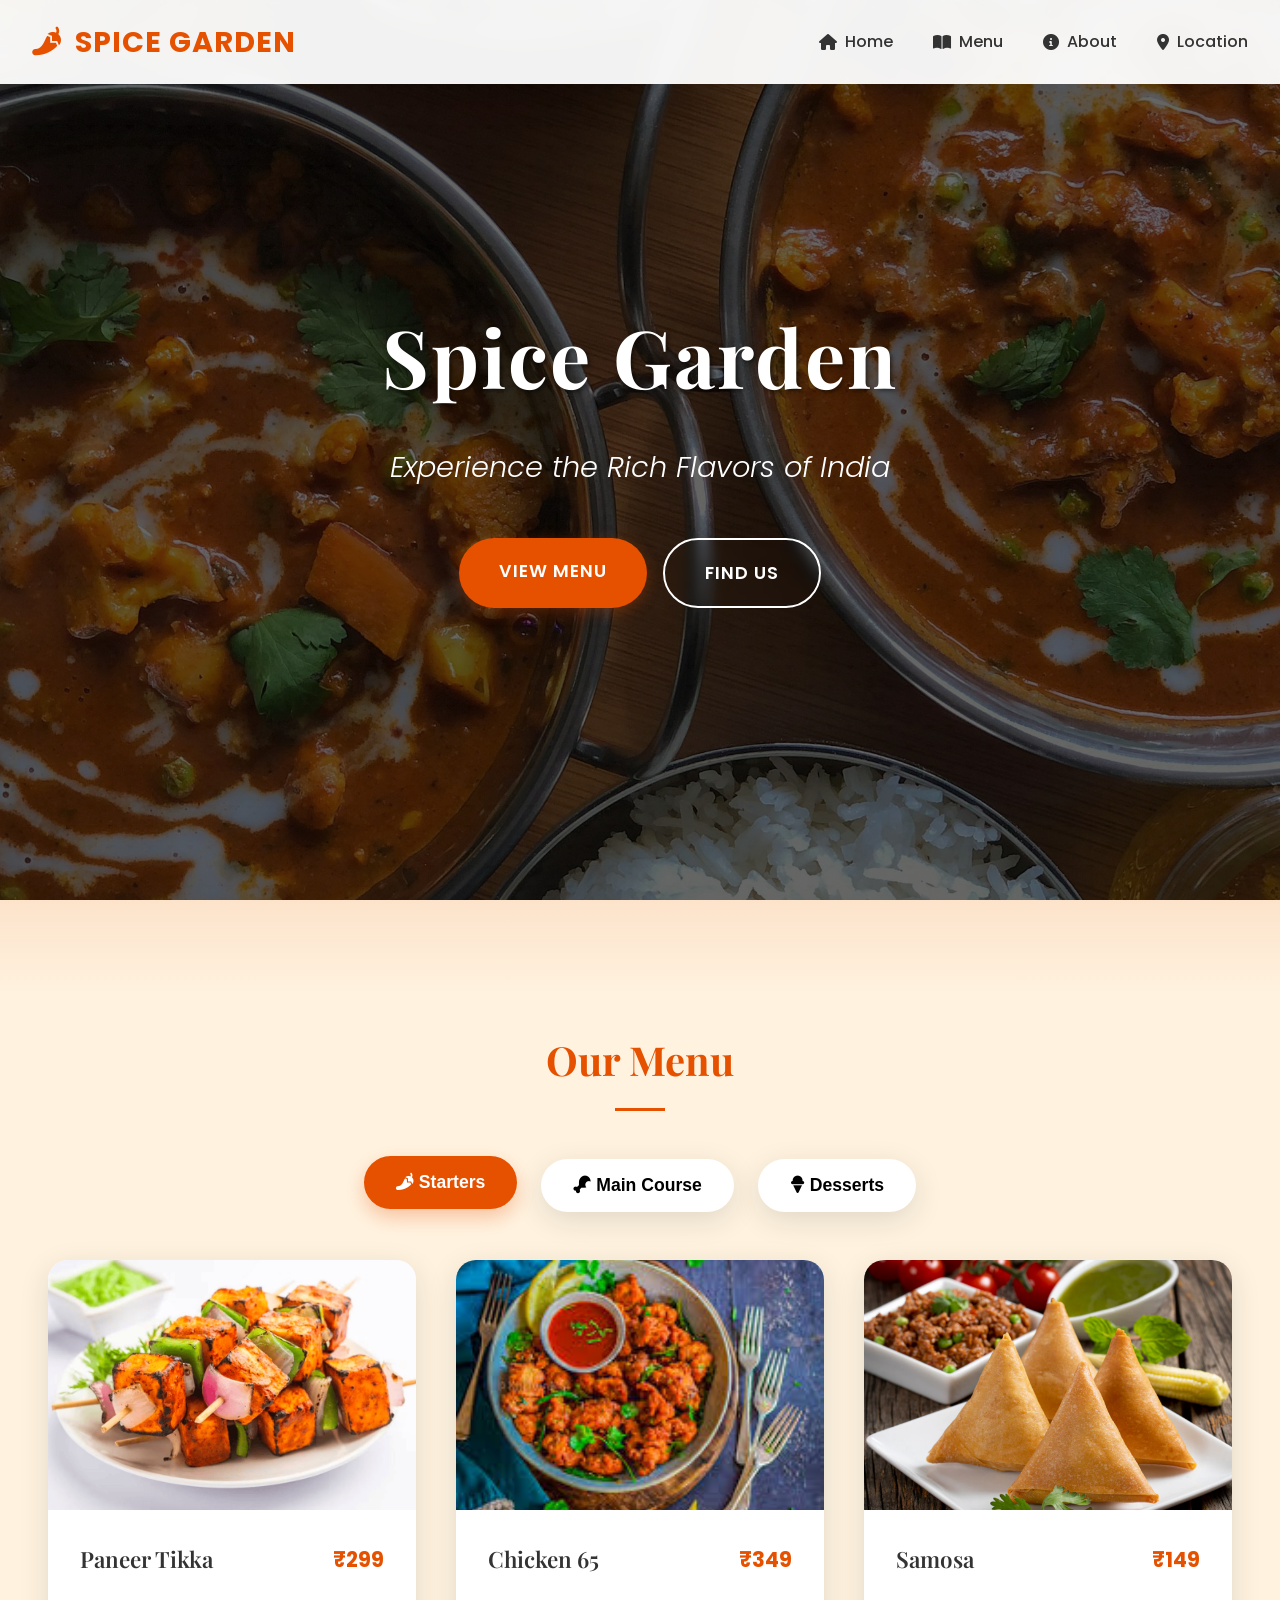
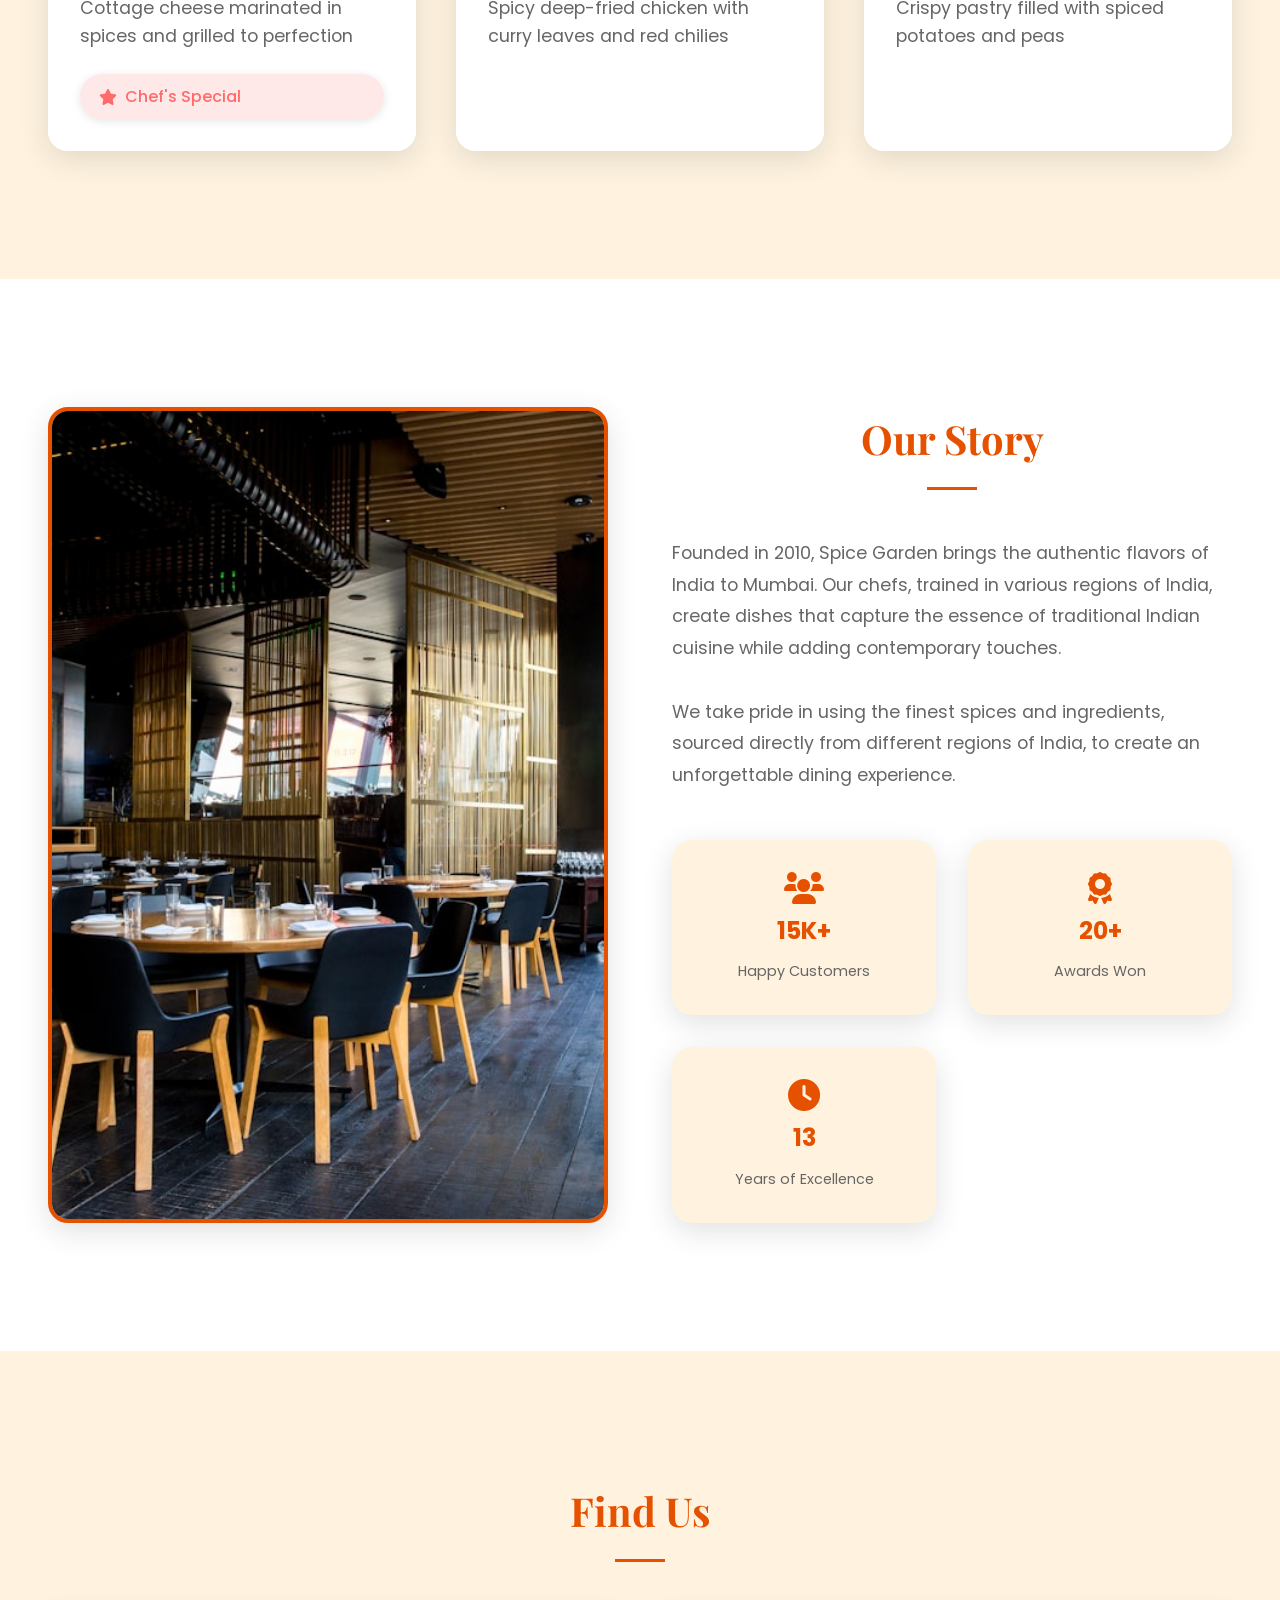
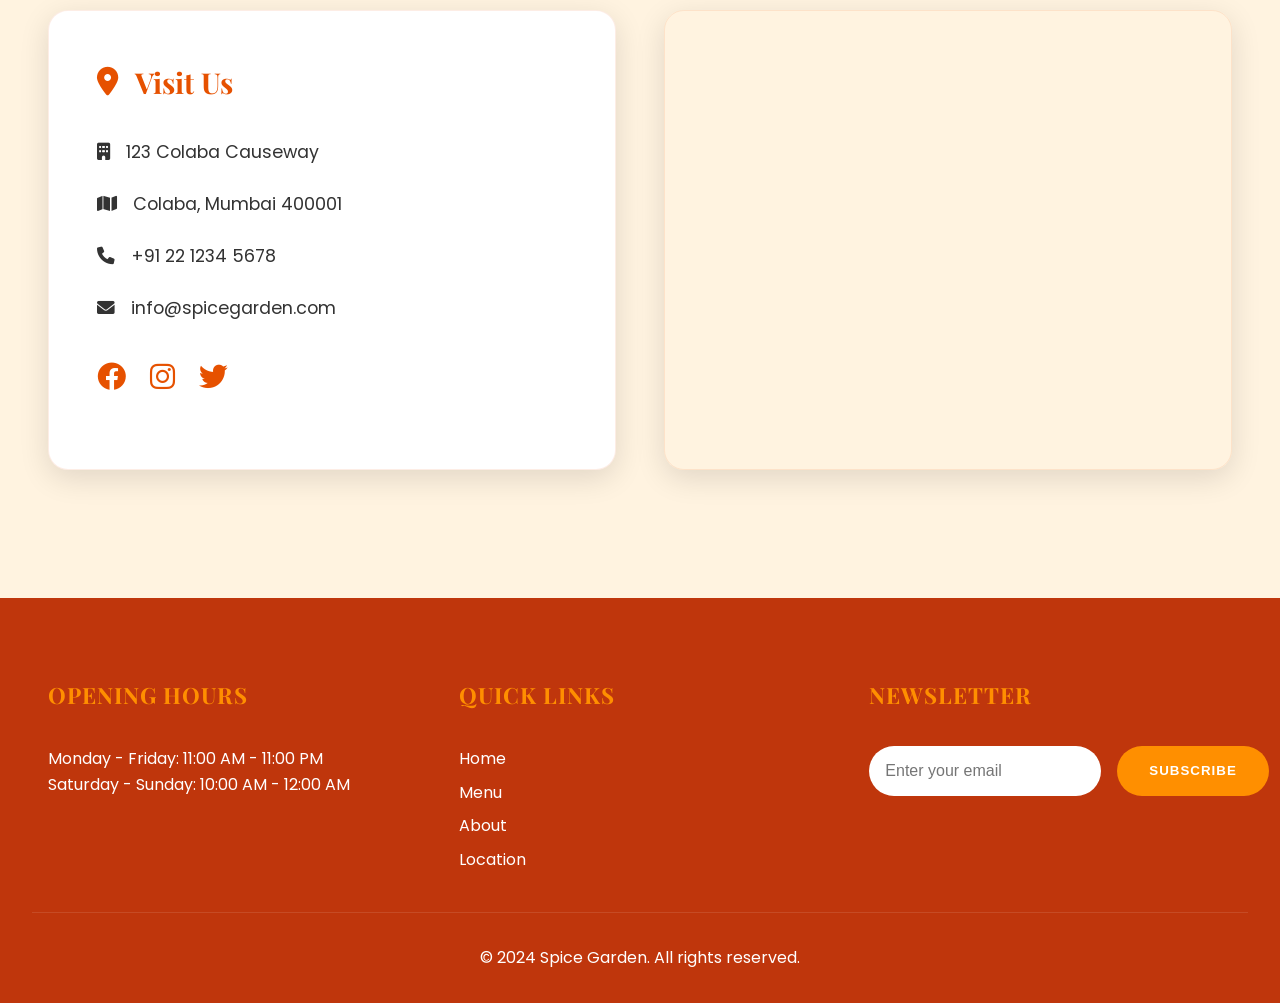
==== index.html @ 541c6ffb "first commit" ====
<!DOCTYPE html>
<html lang="en">
<head>
    <meta charset="UTF-8">
    <meta name="viewport" content="width=device-width, initial-scale=1.0">
    <title>Spice Garden - Authentic Indian Cuisine</title>
    <link rel="stylesheet" href="style.css">
    <link rel="stylesheet" href="https://cdnjs.cloudflare.com/ajax/libs/font-awesome/6.0.0/css/all.min.css">
    <link href="https://fonts.googleapis.com/css2?family=Poppins:wght@300;400;500;600;700&family=Playfair+Display:wght@400;500;600;700&display=swap" rel="stylesheet">
</head>
<body>
    <nav class="navbar glass-effect">
        <div class="nav-brand">
            <i class="fas fa-pepper-hot"></i>
            Spice Garden
        </div>
        <ul class="nav-links">
            <li><a href="#home" class="nav-link"><i class="fas fa-home"></i> Home</a></li>
            <li><a href="#menu" class="nav-link"><i class="fas fa-book-open"></i> Menu</a></li>
            <li><a href="#about" class="nav-link"><i class="fas fa-info-circle"></i> About</a></li>
            <li><a href="#location" class="nav-link"><i class="fas fa-map-marker-alt"></i> Location</a></li>
        </ul>
    </nav>

    <section id="home" class="welcome-banner parallax-bg">
        <div class="banner-content">
            <h1 class="elegant-title">Spice Garden</h1>
            <p class="tagline">Experience the Rich Flavors of India</p>
            <div class="banner-buttons">
                <a href="#menu" class="btn primary-btn">View Menu</a>
                <a href="#location" class="btn secondary-btn">Find Us</a>
            </div>
        </div>
    </section>

    <section id="menu" class="menu-section">
        <h2 class="section-title">Our Menu</h2>
        <div class="menu-tabs">
            <button class="tab-btn active" data-category="starters">
                <i class="fas fa-pepper-hot"></i> Starters
            </button>
            <button class="tab-btn" data-category="main">
                <i class="fas fa-drumstick-bite"></i> Main Course
            </button>
            <button class="tab-btn" data-category="desserts">
                <i class="fas fa-ice-cream"></i> Desserts
            </button>
        </div>
        
        <div class="menu-category active" id="starters">
            <div class="menu-items">
                <div class="menu-item card-hover">
                    <img src="images/paneer-tikka.png" alt="Paneer Tikka" class="menu-item-image">
                    <div class="menu-item-content">
                        <div class="item-header">
                            <h4>Paneer Tikka</h4>
                            <span class="price">₹299</span>
                        </div>
                        <p class="description">Cottage cheese marinated in spices and grilled to perfection</p>
                        <span class="badge recommended"><i class="fas fa-star"></i> Chef's Special</span>
                    </div>
                </div>
                <div class="menu-item card-hover">
                    <img src="images/chicken-65.jpeg" alt="Chicken 65" class="menu-item-image">
                    <div class="menu-item-content">
                        <div class="item-header">
                            <h4>Chicken 65</h4>
                            <span class="price">₹349</span>
                        </div>
                        <p class="description">Spicy deep-fried chicken with curry leaves and red chilies</p>
                    </div>
                </div>
                <div class="menu-item card-hover">
                    <img src="images/samosa.webp" alt="Samosa" class="menu-item-image">
                    <div class="menu-item-content">
                        <div class="item-header">
                            <h4>Samosa</h4>
                            <span class="price">₹149</span>
                        </div>
                        <p class="description">Crispy pastry filled with spiced potatoes and peas</p>
                    </div>
                </div>
            </div>
        </div>

        <div class="menu-category" id="main">
            <div class="menu-items">
                <div class="menu-item card-hover">
                    <img src="images/butter-chicken.jpg" alt="Butter Chicken" class="menu-item-image">
                    <div class="menu-item-content">
                        <div class="item-header">
                            <h4>Butter Chicken</h4>
                            <span class="price">₹499</span>
                        </div>
                        <p class="description">Tender chicken in a rich tomato and butter gravy</p>
                        <span class="badge popular"><i class="fas fa-fire"></i> Popular</span>
                    </div>
                </div>
                <div class="menu-item card-hover">
                    <img src="images/paneer-makhani.jpg" alt="Paneer Makhani" class="menu-item-image">
                    <div class="menu-item-content">
                        <div class="item-header">
                            <h4>Paneer Makhani</h4>
                            <span class="price">₹399</span>
                        </div>
                        <p class="description">Cottage cheese in a creamy tomato and cashew gravy</p>
                    </div>
                </div>
                <div class="menu-item card-hover">
                    <img src="images/biryani.jpg" alt="Biryani" class="menu-item-image">
                    <div class="menu-item-content">
                        <div class="item-header">
                            <h4>Biryani</h4>
                            <span class="price">₹449</span>
                        </div>
                        <p class="description">Fragrant basmati rice cooked with spices and choice of meat</p>
                        <span class="badge signature"><i class="fas fa-award"></i> Signature</span>
                    </div>
                </div>
            </div>
        </div>

        <div class="menu-category" id="desserts">
            <div class="menu-items">
                <div class="menu-item card-hover">
                    <img src="images/gulab-jamun.jpg" alt="Gulab Jamun" class="menu-item-image">
                    <div class="menu-item-content">
                        <div class="item-header">
                            <h4>Gulab Jamun</h4>
                            <span class="price">₹199</span>
                        </div>
                        <p class="description">Sweet milk solids dumplings in sugar syrup</p>
                    </div>
                </div>
                <div class="menu-item card-hover">
                    <img src="images/kheer.jpeg" alt="Kheer" class="menu-item-image">
                    <div class="menu-item-content">
                        <div class="item-header">
                            <h4>Kheer</h4>
                            <span class="price">₹179</span>
                        </div>
                        <p class="description">Traditional rice pudding with nuts and saffron</p>
                    </div>
                </div>
                <div class="menu-item card-hover">
                    <img src="images/rasmalai.jpg" alt="Rasmalai" class="menu-item-image">
                    <div class="menu-item-content">
                        <div class="item-header">
                            <h4>Rasmalai</h4>
                            <span class="price">₹249</span>
                        </div>
                        <p class="description">Cottage cheese dumplings in sweetened milk</p>
                        <span class="badge recommended"><i class="fas fa-star"></i> Chef's Choice</span>
                    </div>
                </div>
            </div>
        </div>
    </section>

    <section id="about" class="about-section">
        <div class="about-container">
            <div class="about-image">
                <img src="images/about-interior.jpg" alt="Indian Restaurant Interior">
            </div>
            <div class="about-content">
                <h2 class="section-title">Our Story</h2>
                <p class="story-text">Founded in 2010, Spice Garden brings the authentic flavors of India to Mumbai. Our chefs, trained in various regions of India, create dishes that capture the essence of traditional Indian cuisine while adding contemporary touches.</p>
                <p class="story-text">We take pride in using the finest spices and ingredients, sourced directly from different regions of India, to create an unforgettable dining experience.</p>
                <div class="stats-container">
                    <div class="stat-item">
                        <i class="fas fa-users"></i>
                        <span class="stat-number">15K+</span>
                        <span class="stat-label">Happy Customers</span>
                    </div>
                    <div class="stat-item">
                        <i class="fas fa-award"></i>
                        <span class="stat-number">20+</span>
                        <span class="stat-label">Awards Won</span>
                    </div>
                    <div class="stat-item">
                        <i class="fas fa-clock"></i>
                        <span class="stat-number">13</span>
                        <span class="stat-label">Years of Excellence</span>
                    </div>
                </div>
            </div>
        </div>
    </section>

    <section id="location" class="location-section">
        <h2 class="section-title">Find Us</h2>
        <div class="location-content">
            <div class="address card-hover">
                <h3><i class="fas fa-map-marker-alt"></i> Visit Us</h3>
                <p><i class="fas fa-building"></i> 123 Colaba Causeway</p>
                <p><i class="fas fa-map"></i> Colaba, Mumbai 400001</p>
                <p><i class="fas fa-phone"></i> +91 22 1234 5678</p>
                <p><i class="fas fa-envelope"></i> info@spicegarden.com</p>
                <div class="social-links">
                    <a href="#" class="social-link" aria-label="Facebook"><i class="fab fa-facebook"></i></a>
                    <a href="#" class="social-link" aria-label="Instagram"><i class="fab fa-instagram"></i></a>
                    <a href="#" class="social-link" aria-label="Twitter"><i class="fab fa-twitter"></i></a>
                </div>
            </div>
            <div class="map card-hover">
                <iframe 
                    src="https://www.google.com/maps/embed?pb=!1m18!1m12!1m3!1d60320.65593189405!2d72.8179739!3d18.9219841!2m3!1f0!2f0!3f0!3m2!1i1024!2i768!4f13.1!3m3!1m2!1s0x3be7d1c06fffffff%3A0xc0290485a4d80f97!2sColaba%2C%20Mumbai%2C%20Maharashtra!5e0!3m2!1sen!2sin!4v1709912345678!5m2!1sen!2sin" 
                    width="100%" 
                    height="450" 
                    style="border:0;" 
                    allowfullscreen="" 
                    loading="lazy"
                    title="Restaurant Location">
                </iframe>
            </div>
        </div>
    </section>

    <footer class="footer">
        <div class="footer-content">
            <div class="footer-section">
                <h4>Opening Hours</h4>
                <p>Monday - Friday: 11:00 AM - 11:00 PM</p>
                <p>Saturday - Sunday: 10:00 AM - 12:00 AM</p>
            </div>
            <div class="footer-section">
                <h4>Quick Links</h4>
                <ul>
                    <li><a href="#home">Home</a></li>
                    <li><a href="#menu">Menu</a></li>
                    <li><a href="#about">About</a></li>
                    <li><a href="#location">Location</a></li>
                </ul>
            </div>
            <div class="footer-section">
                <h4>Newsletter</h4>
                <form class="newsletter-form">
                    <input type="email" placeholder="Enter your email" required>
                    <button type="submit">Subscribe</button>
                </form>
            </div>
        </div>
        <div class="footer-bottom">
            <p>&copy; 2024 Spice Garden. All rights reserved.</p>
        </div>
    </footer>

    <script>
        document.addEventListener('DOMContentLoaded', function() {
            const tabButtons = document.querySelectorAll('.tab-btn');
            const menuCategories = document.querySelectorAll('.menu-category');

            tabButtons.forEach(button => {
                button.addEventListener('click', () => {
                    tabButtons.forEach(btn => btn.classList.remove('active'));
                    menuCategories.forEach(category => category.classList.remove('active'));

                    button.classList.add('active');
                    const categoryId = button.getAttribute('data-category');
                    document.getElementById(categoryId).classList.add('active');
                });
            });

            const navbar = document.querySelector('.navbar');
            let lastScroll = 0;

            window.addEventListener('scroll', () => {
                const currentScroll = window.pageYOffset;
                
                if (currentScroll <= 0) {
                    navbar.classList.remove('scroll-up');
                    return;
                }
                
                if (currentScroll > lastScroll && !navbar.classList.contains('scroll-down')) {
                    navbar.classList.remove('scroll-up');
                    navbar.classList.add('scroll-down');
                } else if (currentScroll < lastScroll && navbar.classList.contains('scroll-down')) {
                    navbar.classList.remove('scroll-down');
                    navbar.classList.add('scroll-up');
                }
                lastScroll = currentScroll;
            });
        });
    </script>
</body>
</html>
---- style.css ----
/* Reset and Base Styles */
* {
    margin: 0;
    padding: 0;
    box-sizing: border-box;
}

:root {
    --primary-color: #e65100;
    --secondary-color: #ff8f00;
    --accent-color: #ff6f00;
    --text-color: #333;
    --light-bg: #fff3e0;
    --dark-bg: #bf360c;
    --card-shadow: 0 8px 30px rgba(0, 0, 0, 0.12);
    --transition: all 0.3s cubic-bezier(0.4, 0, 0.2, 1);
}

body {
    font-family: 'Poppins', sans-serif;
    line-height: 1.6;
    color: var(--text-color);
    background-color: var(--light-bg);
    overflow-x: hidden;
}

h1, h2, h3, h4 {
    font-family: 'Playfair Display', serif;
}

/* Navigation */
.navbar {
    position: fixed;
    top: 0;
    left: 0;
    width: 100%;
    background-color: rgba(255, 255, 255, 0.98);
    padding: 1.2rem 2rem;
    display: flex;
    justify-content: space-between;
    align-items: center;
    box-shadow: 0 2px 20px rgba(0, 0, 0, 0.1);
    z-index: 1000;
    transition: var(--transition);
}

.glass-effect {
    background: rgba(255, 255, 255, 0.95);
    backdrop-filter: blur(10px);
    -webkit-backdrop-filter: blur(10px);
}

.nav-brand {
    font-size: 1.8rem;
    font-weight: 700;
    color: var(--primary-color);
    display: flex;
    align-items: center;
    gap: 0.8rem;
    text-transform: uppercase;
    letter-spacing: 1px;
}

.nav-links {
    display: flex;
    list-style: none;
    gap: 2.5rem;
}

.nav-link {
    text-decoration: none;
    color: var(--text-color);
    font-weight: 500;
    transition: var(--transition);
    display: flex;
    align-items: center;
    gap: 0.5rem;
    position: relative;
    padding: 0.5rem 0;
}

.nav-link::after {
    content: '';
    position: absolute;
    bottom: 0;
    left: 0;
    width: 0;
    height: 2px;
    background-color: var(--primary-color);
    transition: var(--transition);
}

.nav-link:hover::after {
    width: 100%;
}

/* Welcome Banner */
.welcome-banner {
    height: 100vh;
    background: linear-gradient(rgba(0, 0, 0, 0.6), rgba(0, 0, 0, 0.6)),
                url('images/hero-banner.jpg');
    background-size: cover;
    background-position: center;
    background-attachment: fixed;
    display: flex;
    align-items: center;
    justify-content: center;
    text-align: center;
    color: white;
    position: relative;
}

.welcome-banner::before {
    content: '';
    position: absolute;
    top: 0;
    left: 0;
    right: 0;
    bottom: 0;
    background: url('data:image/svg+xml,<svg width="20" height="20" viewBox="0 0 20 20" xmlns="http://www.w3.org/2000/svg"><path d="M0 0h20v20H0V0zm10 10l5-5H5l5 5z" fill="rgba(255,255,255,0.1)"/></svg>') repeat;
    opacity: 0.1;
}

.banner-content {
    max-width: 800px;
    padding: 2rem;
    position: relative;
    z-index: 1;
}

.elegant-title {
    font-size: 5rem;
    margin-bottom: 1.5rem;
    text-shadow: 2px 2px 4px rgba(0, 0, 0, 0.5);
    animation: fadeInDown 1s ease;
    color: #fff;
    letter-spacing: 2px;
}

.tagline {
    font-size: 1.8rem;
    font-style: italic;
    margin-bottom: 3rem;
    animation: fadeInUp 1s ease;
    font-weight: 300;
}

.banner-buttons {
    display: flex;
    gap: 1rem;
    justify-content: center;
    animation: fadeIn 1.5s ease;
}

.btn {
    padding: 1.2rem 2.5rem;
    border-radius: 50px;
    text-decoration: none;
    font-weight: 600;
    transition: var(--transition);
    text-transform: uppercase;
    letter-spacing: 1px;
    font-size: 1.1rem;
}

.primary-btn {
    background-color: var(--primary-color);
    color: white;
    box-shadow: 0 4px 15px rgba(230, 81, 0, 0.3);
}

.secondary-btn {
    background-color: transparent;
    color: white;
    border: 2px solid white;
    backdrop-filter: blur(5px);
}

.btn:hover {
    transform: translateY(-5px);
    box-shadow: 0 8px 25px rgba(0, 0, 0, 0.3);
}

/* Menu Section */
.menu-section {
    padding: 8rem 2rem;
    background-color: var(--light-bg);
    position: relative;
}

.menu-section::before {
    content: '';
    position: absolute;
    top: 0;
    left: 0;
    right: 0;
    height: 100px;
    background: linear-gradient(to bottom, var(--primary-color), transparent);
    opacity: 0.1;
}

.section-title {
    text-align: center;
    margin-bottom: 3rem;
    color: var(--primary-color);
    font-size: 2.5rem;
    position: relative;
}

.section-title::after {
    content: '';
    display: block;
    width: 50px;
    height: 3px;
    background-color: var(--primary-color);
    margin: 1rem auto;
}

.menu-tabs {
    display: flex;
    justify-content: center;
    gap: 1.5rem;
    margin-bottom: 3rem;
}

.tab-btn {
    padding: 1rem 2rem;
    border: none;
    background-color: #fff;
    border-radius: 50px;
    cursor: pointer;
    transition: var(--transition);
    font-weight: 600;
    font-size: 1.1rem;
    box-shadow: var(--card-shadow);
}

.tab-btn.active {
    background-color: var(--primary-color);
    color: white;
    transform: translateY(-3px);
    box-shadow: 0 8px 20px rgba(230, 81, 0, 0.3);
}

.menu-category {
    display: none;
    opacity: 0;
    transform: translateY(20px);
    transition: opacity 0.3s ease, transform 0.3s ease;
}

.menu-category.active {
    display: block;
    opacity: 1;
    transform: translateY(0);
}

.menu-items {
    display: grid;
    grid-template-columns: repeat(auto-fit, minmax(350px, 1fr));
    gap: 2.5rem;
    max-width: 1400px;
    margin: 0 auto;
    padding: 0 1rem;
}

.menu-item {
    background: #fff;
    border-radius: 20px;
    overflow: hidden;
    box-shadow: var(--card-shadow);
    transition: var(--transition);
    display: flex;
    flex-direction: column;
    position: relative;
}

.menu-item-image {
    width: 100%;
    height: 250px;
    object-fit: cover;
    transition: var(--transition);
}

.menu-item-content {
    padding: 2rem;
    flex-grow: 1;
    display: flex;
    flex-direction: column;
    background: linear-gradient(to bottom, rgba(255,255,255,0.95), #fff);
}

.item-header {
    display: flex;
    justify-content: space-between;
    align-items: center;
    margin-bottom: 1rem;
}

.item-header h4 {
    font-size: 1.4rem;
    color: var(--text-color);
    margin: 0;
    font-weight: 600;
}

.price {
    font-size: 1.3rem;
    color: var(--primary-color);
    font-weight: 700;
}

.description {
    color: #666;
    margin-bottom: 1.5rem;
    line-height: 1.6;
    font-size: 1.1rem;
}

.badge {
    display: inline-flex;
    align-items: center;
    padding: 0.6rem 1.2rem;
    border-radius: 50px;
    font-size: 1rem;
    font-weight: 500;
    margin-top: auto;
    box-shadow: 0 2px 10px rgba(0, 0, 0, 0.1);
}

.badge i {
    margin-right: 0.5rem;
}

.badge.recommended {
    background: #FFE8E8;
    color: #FF6B6B;
}

.badge.popular {
    background: #FFF3E0;
    color: #FF9800;
}

.badge.signature {
    background: #E3F2FD;
    color: #2196F3;
}

.menu-item:hover {
    transform: translateY(-5px);
    box-shadow: 0 8px 25px rgba(0, 0, 0, 0.15);
}

.menu-item:hover .menu-item-image {
    transform: scale(1.05);
    transition: transform 0.3s ease;
}

/* About Section */
.about-section {
    padding: 8rem 2rem;
    background-color: white;
    position: relative;
}

.about-container {
    display: grid;
    grid-template-columns: repeat(auto-fit, minmax(400px, 1fr));
    gap: 4rem;
    max-width: 1400px;
    margin: 0 auto;
    padding: 0 1rem;
}

.about-image img {
    width: 100%;
    height: 100%;
    object-fit: cover;
    border-radius: 20px;
    box-shadow: var(--card-shadow);
    border: 4px solid var(--primary-color);
}

.story-text {
    margin-bottom: 2rem;
    color: #666;
    font-size: 1.1rem;
    line-height: 1.8;
}

.stats-container {
    display: grid;
    grid-template-columns: repeat(auto-fit, minmax(200px, 1fr));
    gap: 2rem;
    margin-top: 3rem;
}

.stat-item {
    text-align: center;
    padding: 2rem;
    background-color: var(--light-bg);
    border-radius: 20px;
    transition: var(--transition);
    box-shadow: var(--card-shadow);
}

.stat-item:hover {
    transform: translateY(-10px);
    box-shadow: 0 15px 40px rgba(0, 0, 0, 0.15);
}

.stat-item i {
    font-size: 2rem;
    color: var(--primary-color);
    margin-bottom: 0.5rem;
}

.stat-number {
    display: block;
    font-size: 1.5rem;
    font-weight: bold;
    color: var(--primary-color);
    margin-bottom: 0.5rem;
}

.stat-label {
    color: #666;
    font-size: 0.9rem;
}

/* Location Section */
.location-section {
    padding: 8rem 2rem;
    background-color: var(--light-bg);
    position: relative;
}

.location-content {
    display: grid;
    grid-template-columns: repeat(auto-fit, minmax(400px, 1fr));
    gap: 3rem;
    max-width: 1400px;
    margin: 0 auto;
    padding: 0 1rem;
}

.address {
    padding: 3rem;
    background: white;
    border-radius: 20px;
    box-shadow: var(--card-shadow);
    border: 1px solid rgba(230, 81, 0, 0.1);
}

.address h3 {
    color: var(--primary-color);
    margin-bottom: 2rem;
    display: flex;
    align-items: center;
    gap: 1rem;
    font-size: 1.8rem;
}

.address p {
    margin-bottom: 1.5rem;
    display: flex;
    align-items: center;
    gap: 1rem;
    font-size: 1.1rem;
}

.social-links {
    display: flex;
    gap: 1.5rem;
    margin-top: 2rem;
}

.social-link {
    color: var(--primary-color);
    font-size: 1.8rem;
    transition: var(--transition);
}

.social-link:hover {
    color: var(--secondary-color);
    transform: translateY(-5px);
}

.map {
    border-radius: 20px;
    overflow: hidden;
    box-shadow: var(--card-shadow);
    border: 1px solid rgba(230, 81, 0, 0.1);
}

/* Footer */
.footer {
    background-color: var(--dark-bg);
    color: white;
    padding: 5rem 2rem 2rem;
}

.footer-content {
    display: grid;
    grid-template-columns: repeat(auto-fit, minmax(300px, 1fr));
    gap: 3rem;
    max-width: 1400px;
    margin: 0 auto;
    padding: 0 1rem;
}

.footer-section h4 {
    margin-bottom: 2rem;
    font-size: 1.4rem;
    color: var(--secondary-color);
    text-transform: uppercase;
    letter-spacing: 1px;
}

.footer-section ul {
    list-style: none;
}

.footer-section ul li {
    margin-bottom: 0.5rem;
}

.footer-section a {
    color: white;
    text-decoration: none;
    transition: color 0.3s ease;
}

.footer-section a:hover {
    color: var(--secondary-color);
}

.newsletter-form {
    display: flex;
    gap: 1rem;
}

.newsletter-form input {
    padding: 1rem;
    border: none;
    border-radius: 50px;
    flex: 1;
    font-size: 1rem;
}

.newsletter-form button {
    padding: 1rem 2rem;
    background-color: var(--secondary-color);
    color: white;
    border: none;
    border-radius: 50px;
    cursor: pointer;
    transition: var(--transition);
    font-weight: 600;
    text-transform: uppercase;
    letter-spacing: 1px;
}

.newsletter-form button:hover {
    background-color: var(--primary-color);
    transform: translateY(-3px);
}

.footer-bottom {
    text-align: center;
    margin-top: 2rem;
    padding-top: 2rem;
    border-top: 1px solid rgba(255, 255, 255, 0.1);
}

/* Animations */
@keyframes fadeInDown {
    from {
        opacity: 0;
        transform: translateY(-20px);
    }
    to {
        opacity: 1;
        transform: translateY(0);
    }
}

@keyframes fadeInUp {
    from {
        opacity: 0;
        transform: translateY(20px);
    }
    to {
        opacity: 1;
        transform: translateY(0);
    }
}

@keyframes fadeIn {
    from {
        opacity: 0;
    }
    to {
        opacity: 1;
    }
}

/* Responsive Design */
@media (max-width: 768px) {
    .navbar {
        padding: 1rem;
    }

    .nav-links {
        gap: 1.5rem;
    }

    .elegant-title {
        font-size: 3.5rem;
    }

    .tagline {
        font-size: 1.4rem;
    }

    .banner-buttons {
        flex-direction: column;
    }

    .menu-items {
        grid-template-columns: 1fr;
    }

    .about-container {
        grid-template-columns: 1fr;
    }

    .location-content {
        grid-template-columns: 1fr;
    }

    .menu-item-image {
        height: 200px;
    }
    
    .menu-item-content {
        padding: 1rem;
    }
    
    .item-header h4 {
        font-size: 1.1rem;
    }
    
    .price {
        font-size: 1.1rem;
    }
    
    .description {
        font-size: 0.9rem;
    }
    
    .badge {
        font-size: 0.8rem;
        padding: 0.4rem 0.8rem;
    }
}

@media (max-width: 480px) {
    .nav-brand {
        font-size: 1.4rem;
    }

    .nav-links {
        font-size: 0.9rem;
        gap: 1rem;
    }

    .elegant-title {
        font-size: 2.8rem;
    }

    .tagline {
        font-size: 1.2rem;
    }

    .section-title {
        font-size: 2rem;
    }

    .btn {
        padding: 1rem 2rem;
        font-size: 1rem;
    }

    .menu-tabs {
        flex-direction: column;
        align-items: center;
    }

    .tab-btn {
        width: 100%;
        max-width: 300px;
    }
}
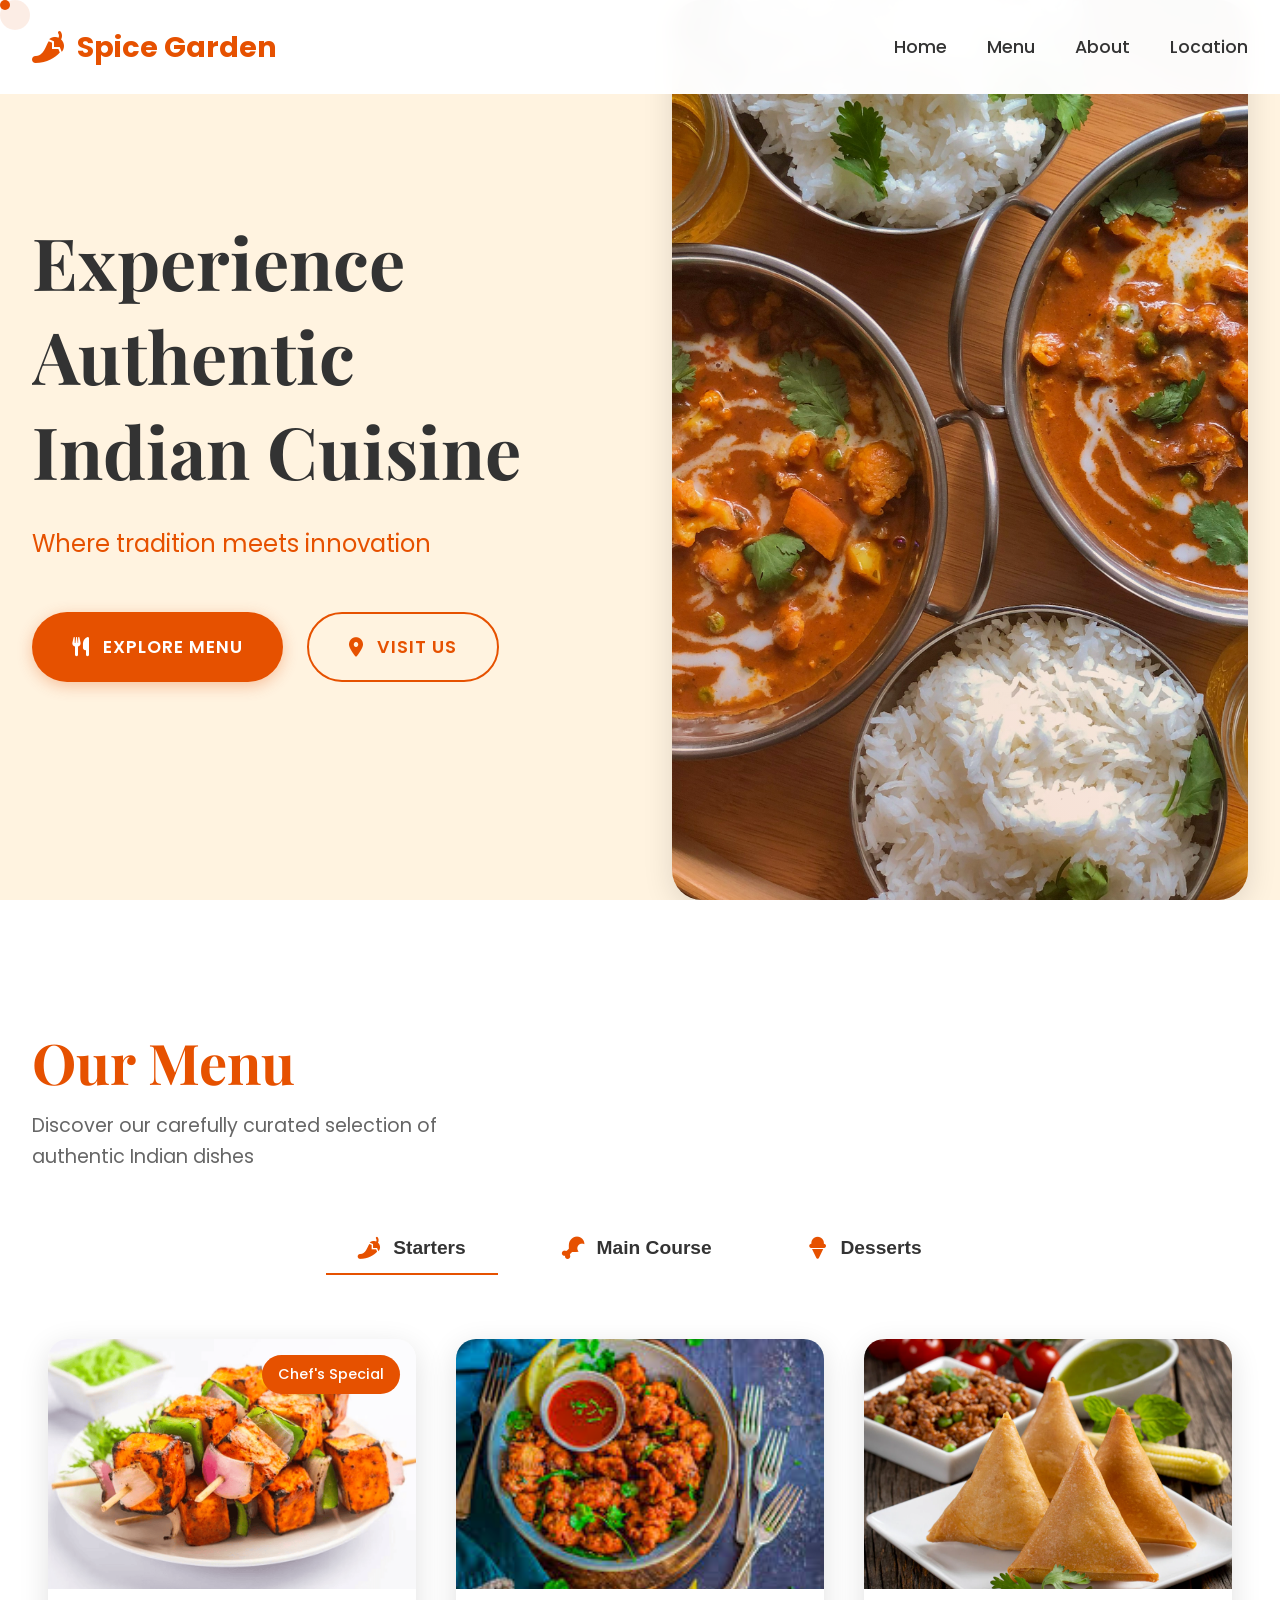
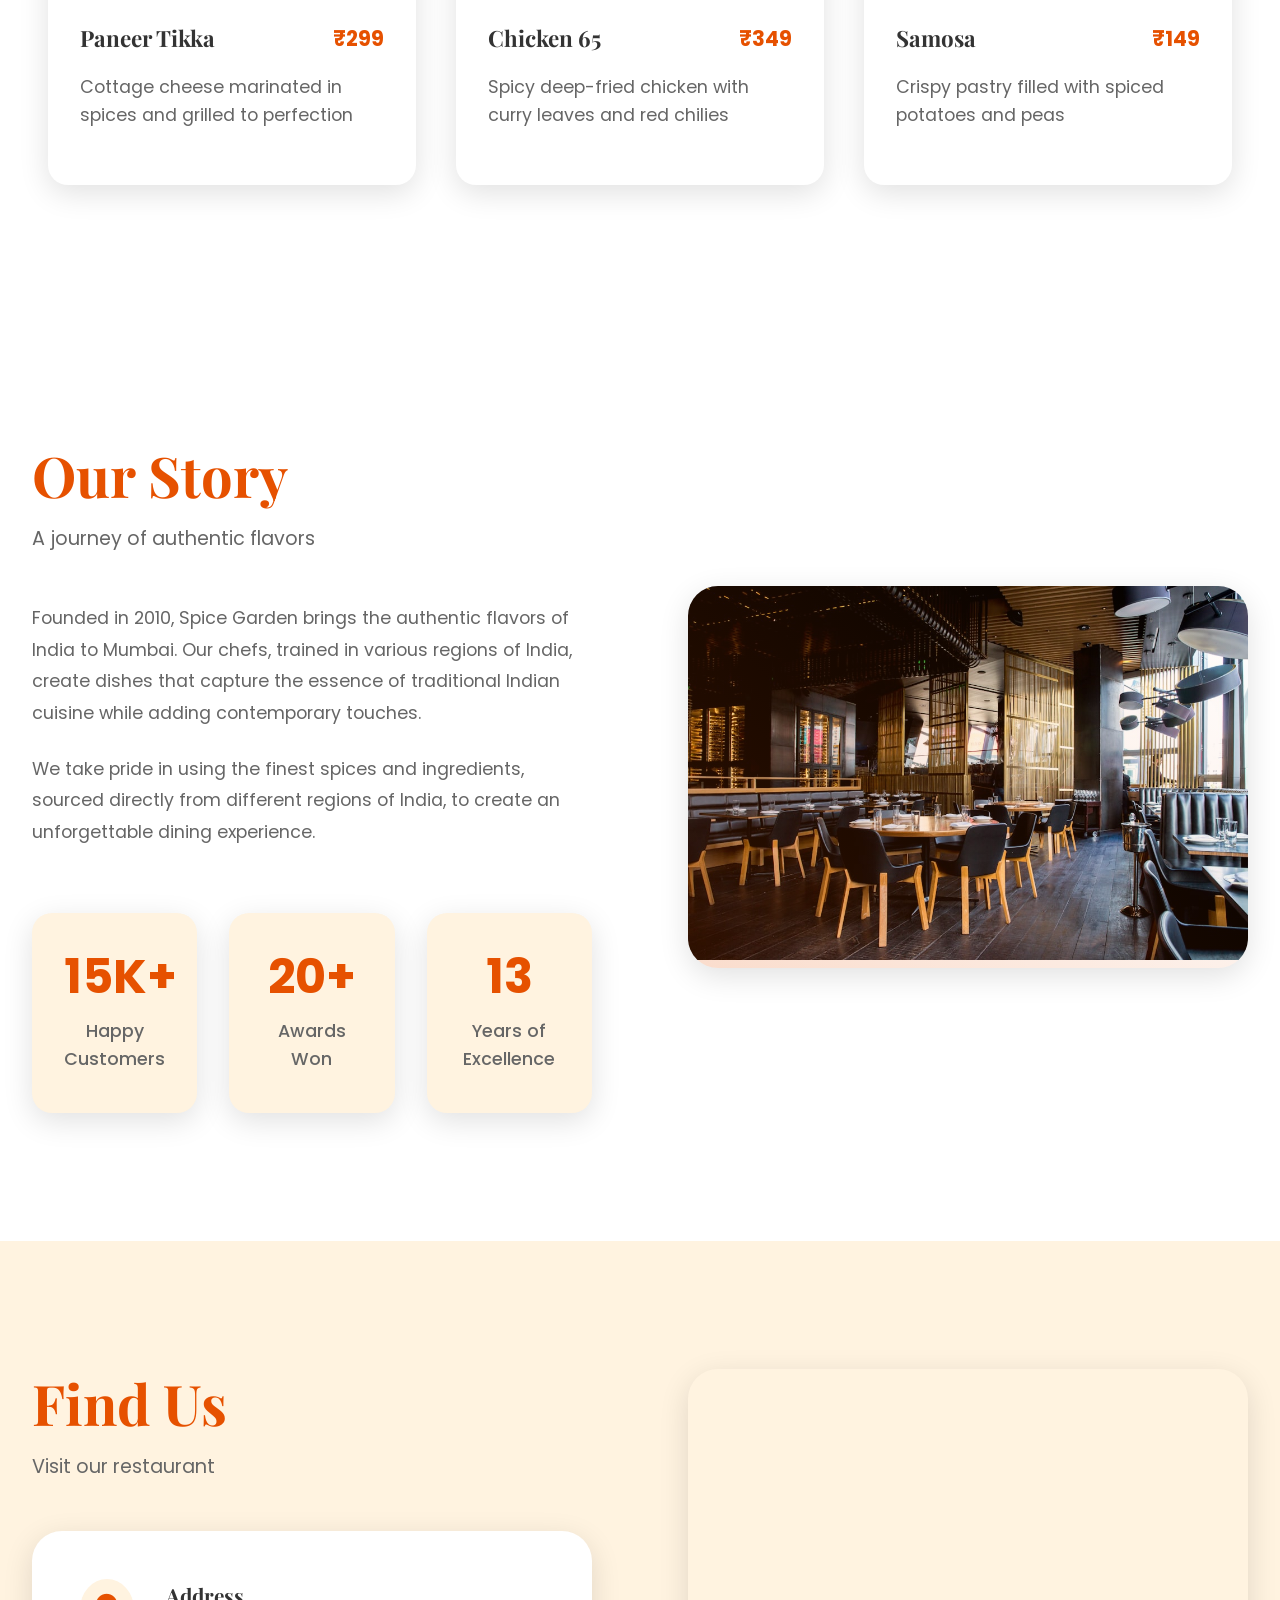
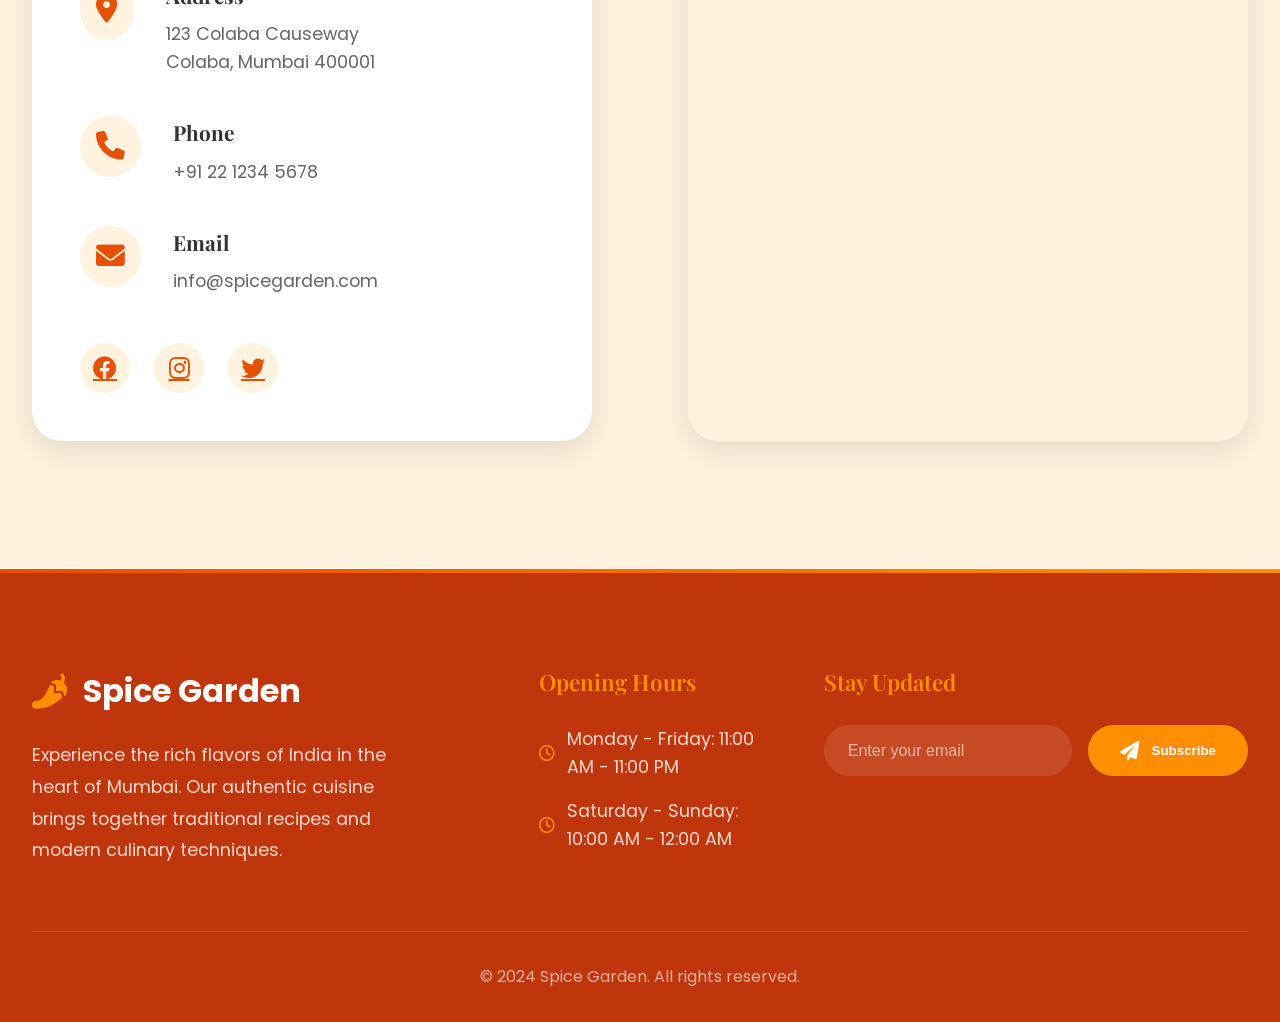
==== commit 85ebfc81: "major changes" ====
--- a/index.html
+++ b/index.html
@@ -9,234 +9,309 @@
     <link href="https://fonts.googleapis.com/css2?family=Poppins:wght@300;400;500;600;700&family=Playfair+Display:wght@400;500;600;700&display=swap" rel="stylesheet">
 </head>
 <body>
-    <nav class="navbar glass-effect">
+    <div class="cursor"></div>
+    <div class="cursor-follower"></div>
+
+    <nav class="navbar">
         <div class="nav-brand">
             <i class="fas fa-pepper-hot"></i>
-            Spice Garden
-        </div>
-        <ul class="nav-links">
-            <li><a href="#home" class="nav-link"><i class="fas fa-home"></i> Home</a></li>
-            <li><a href="#menu" class="nav-link"><i class="fas fa-book-open"></i> Menu</a></li>
-            <li><a href="#about" class="nav-link"><i class="fas fa-info-circle"></i> About</a></li>
-            <li><a href="#location" class="nav-link"><i class="fas fa-map-marker-alt"></i> Location</a></li>
-        </ul>
+            <span>Spice Garden</span>
+        </div>
+        <div class="nav-toggle">
+            <span></span>
+            <span></span>
+            <span></span>
+        </div>
+        <div class="nav-menu">
+            <ul class="nav-links">
+                <li><a href="#home" class="nav-link">Home</a></li>
+                <li><a href="#menu" class="nav-link">Menu</a></li>
+                <li><a href="#about" class="nav-link">About</a></li>
+                <li><a href="#location" class="nav-link">Location</a></li>
+            </ul>
+        </div>
     </nav>
 
-    <section id="home" class="welcome-banner parallax-bg">
-        <div class="banner-content">
-            <h1 class="elegant-title">Spice Garden</h1>
-            <p class="tagline">Experience the Rich Flavors of India</p>
-            <div class="banner-buttons">
-                <a href="#menu" class="btn primary-btn">View Menu</a>
-                <a href="#location" class="btn secondary-btn">Find Us</a>
-            </div>
-        </div>
-    </section>
-
-    <section id="menu" class="menu-section">
-        <h2 class="section-title">Our Menu</h2>
-        <div class="menu-tabs">
-            <button class="tab-btn active" data-category="starters">
-                <i class="fas fa-pepper-hot"></i> Starters
-            </button>
-            <button class="tab-btn" data-category="main">
-                <i class="fas fa-drumstick-bite"></i> Main Course
-            </button>
-            <button class="tab-btn" data-category="desserts">
-                <i class="fas fa-ice-cream"></i> Desserts
-            </button>
-        </div>
-        
-        <div class="menu-category active" id="starters">
-            <div class="menu-items">
-                <div class="menu-item card-hover">
-                    <img src="images/paneer-tikka.png" alt="Paneer Tikka" class="menu-item-image">
-                    <div class="menu-item-content">
-                        <div class="item-header">
-                            <h4>Paneer Tikka</h4>
-                            <span class="price">₹299</span>
-                        </div>
-                        <p class="description">Cottage cheese marinated in spices and grilled to perfection</p>
-                        <span class="badge recommended"><i class="fas fa-star"></i> Chef's Special</span>
-                    </div>
-                </div>
-                <div class="menu-item card-hover">
-                    <img src="images/chicken-65.jpeg" alt="Chicken 65" class="menu-item-image">
-                    <div class="menu-item-content">
-                        <div class="item-header">
-                            <h4>Chicken 65</h4>
-                            <span class="price">₹349</span>
-                        </div>
-                        <p class="description">Spicy deep-fried chicken with curry leaves and red chilies</p>
-                    </div>
-                </div>
-                <div class="menu-item card-hover">
-                    <img src="images/samosa.webp" alt="Samosa" class="menu-item-image">
-                    <div class="menu-item-content">
-                        <div class="item-header">
-                            <h4>Samosa</h4>
-                            <span class="price">₹149</span>
-                        </div>
-                        <p class="description">Crispy pastry filled with spiced potatoes and peas</p>
-                    </div>
-                </div>
-            </div>
-        </div>
-
-        <div class="menu-category" id="main">
-            <div class="menu-items">
-                <div class="menu-item card-hover">
-                    <img src="images/butter-chicken.jpg" alt="Butter Chicken" class="menu-item-image">
-                    <div class="menu-item-content">
-                        <div class="item-header">
-                            <h4>Butter Chicken</h4>
-                            <span class="price">₹499</span>
-                        </div>
-                        <p class="description">Tender chicken in a rich tomato and butter gravy</p>
-                        <span class="badge popular"><i class="fas fa-fire"></i> Popular</span>
-                    </div>
-                </div>
-                <div class="menu-item card-hover">
-                    <img src="images/paneer-makhani.jpg" alt="Paneer Makhani" class="menu-item-image">
-                    <div class="menu-item-content">
-                        <div class="item-header">
-                            <h4>Paneer Makhani</h4>
-                            <span class="price">₹399</span>
-                        </div>
-                        <p class="description">Cottage cheese in a creamy tomato and cashew gravy</p>
-                    </div>
-                </div>
-                <div class="menu-item card-hover">
-                    <img src="images/biryani.jpg" alt="Biryani" class="menu-item-image">
-                    <div class="menu-item-content">
-                        <div class="item-header">
-                            <h4>Biryani</h4>
-                            <span class="price">₹449</span>
-                        </div>
-                        <p class="description">Fragrant basmati rice cooked with spices and choice of meat</p>
-                        <span class="badge signature"><i class="fas fa-award"></i> Signature</span>
-                    </div>
-                </div>
-            </div>
-        </div>
-
-        <div class="menu-category" id="desserts">
-            <div class="menu-items">
-                <div class="menu-item card-hover">
-                    <img src="images/gulab-jamun.jpg" alt="Gulab Jamun" class="menu-item-image">
-                    <div class="menu-item-content">
-                        <div class="item-header">
-                            <h4>Gulab Jamun</h4>
-                            <span class="price">₹199</span>
-                        </div>
-                        <p class="description">Sweet milk solids dumplings in sugar syrup</p>
-                    </div>
-                </div>
-                <div class="menu-item card-hover">
-                    <img src="images/kheer.jpeg" alt="Kheer" class="menu-item-image">
-                    <div class="menu-item-content">
-                        <div class="item-header">
-                            <h4>Kheer</h4>
-                            <span class="price">₹179</span>
-                        </div>
-                        <p class="description">Traditional rice pudding with nuts and saffron</p>
-                    </div>
-                </div>
-                <div class="menu-item card-hover">
-                    <img src="images/rasmalai.jpg" alt="Rasmalai" class="menu-item-image">
-                    <div class="menu-item-content">
-                        <div class="item-header">
-                            <h4>Rasmalai</h4>
-                            <span class="price">₹249</span>
-                        </div>
-                        <p class="description">Cottage cheese dumplings in sweetened milk</p>
-                        <span class="badge recommended"><i class="fas fa-star"></i> Chef's Choice</span>
-                    </div>
-                </div>
-            </div>
-        </div>
-    </section>
-
-    <section id="about" class="about-section">
-        <div class="about-container">
-            <div class="about-image">
-                <img src="images/about-interior.jpg" alt="Indian Restaurant Interior">
-            </div>
-            <div class="about-content">
-                <h2 class="section-title">Our Story</h2>
-                <p class="story-text">Founded in 2010, Spice Garden brings the authentic flavors of India to Mumbai. Our chefs, trained in various regions of India, create dishes that capture the essence of traditional Indian cuisine while adding contemporary touches.</p>
-                <p class="story-text">We take pride in using the finest spices and ingredients, sourced directly from different regions of India, to create an unforgettable dining experience.</p>
-                <div class="stats-container">
-                    <div class="stat-item">
-                        <i class="fas fa-users"></i>
-                        <span class="stat-number">15K+</span>
-                        <span class="stat-label">Happy Customers</span>
-                    </div>
-                    <div class="stat-item">
-                        <i class="fas fa-award"></i>
-                        <span class="stat-number">20+</span>
-                        <span class="stat-label">Awards Won</span>
-                    </div>
-                    <div class="stat-item">
-                        <i class="fas fa-clock"></i>
-                        <span class="stat-number">13</span>
-                        <span class="stat-label">Years of Excellence</span>
-                    </div>
-                </div>
-            </div>
-        </div>
-    </section>
-
-    <section id="location" class="location-section">
-        <h2 class="section-title">Find Us</h2>
-        <div class="location-content">
-            <div class="address card-hover">
-                <h3><i class="fas fa-map-marker-alt"></i> Visit Us</h3>
-                <p><i class="fas fa-building"></i> 123 Colaba Causeway</p>
-                <p><i class="fas fa-map"></i> Colaba, Mumbai 400001</p>
-                <p><i class="fas fa-phone"></i> +91 22 1234 5678</p>
-                <p><i class="fas fa-envelope"></i> info@spicegarden.com</p>
-                <div class="social-links">
-                    <a href="#" class="social-link" aria-label="Facebook"><i class="fab fa-facebook"></i></a>
-                    <a href="#" class="social-link" aria-label="Instagram"><i class="fab fa-instagram"></i></a>
-                    <a href="#" class="social-link" aria-label="Twitter"><i class="fab fa-twitter"></i></a>
-                </div>
-            </div>
-            <div class="map card-hover">
-                <iframe 
-                    src="https://www.google.com/maps/embed?pb=!1m18!1m12!1m3!1d60320.65593189405!2d72.8179739!3d18.9219841!2m3!1f0!2f0!3f0!3m2!1i1024!2i768!4f13.1!3m3!1m2!1s0x3be7d1c06fffffff%3A0xc0290485a4d80f97!2sColaba%2C%20Mumbai%2C%20Maharashtra!5e0!3m2!1sen!2sin!4v1709912345678!5m2!1sen!2sin" 
-                    width="100%" 
-                    height="450" 
-                    style="border:0;" 
-                    allowfullscreen="" 
-                    loading="lazy"
-                    title="Restaurant Location">
-                </iframe>
-            </div>
-        </div>
-    </section>
+    <main>
+        <section id="home" class="hero-section">
+            <div class="hero-content">
+                <h1 class="hero-title">
+                    <span class="line">Experience</span>
+                    <span class="line">Authentic</span>
+                    <span class="line">Indian Cuisine</span>
+                </h1>
+                <p class="hero-subtitle">Where tradition meets innovation</p>
+                <div class="hero-cta">
+                    <a href="#menu" class="btn primary-btn">
+                        <i class="fas fa-utensils"></i>
+                        Explore Menu
+                    </a>
+                    <a href="#location" class="btn secondary-btn">
+                        <i class="fas fa-map-marker-alt"></i>
+                        Visit Us
+                    </a>
+                </div>
+            </div>
+            <div class="hero-image">
+                <img src="images/hero-banner.jpg" alt="Indian Cuisine">
+            </div>
+        </section>
+
+        <section id="menu" class="menu-section">
+            <div class="section-header">
+                <h2>Our Menu</h2>
+                <p>Discover our carefully curated selection of authentic Indian dishes</p>
+            </div>
+            
+            <div class="menu-categories">
+                <div class="category-tabs">
+                    <button class="tab-btn active" data-category="starters">
+                        <i class="fas fa-pepper-hot"></i>
+                        <span>Starters</span>
+                    </button>
+                    <button class="tab-btn" data-category="main">
+                        <i class="fas fa-drumstick-bite"></i>
+                        <span>Main Course</span>
+                    </button>
+                    <button class="tab-btn" data-category="desserts">
+                        <i class="fas fa-ice-cream"></i>
+                        <span>Desserts</span>
+                    </button>
+                </div>
+
+                <div class="menu-grid">
+                    <div class="menu-category active" id="starters">
+                        <div class="menu-item">
+                            <div class="item-image">
+                                <img src="images/paneer-tikka.png" alt="Paneer Tikka">
+                                <div class="item-badge">Chef's Special</div>
+                            </div>
+                            <div class="item-content">
+                                <div class="item-header">
+                                    <h3>Paneer Tikka</h3>
+                                    <span class="price">₹299</span>
+                                </div>
+                                <p class="description">Cottage cheese marinated in spices and grilled to perfection</p>
+                            </div>
+                        </div>
+                        <div class="menu-item">
+                            <div class="item-image">
+                                <img src="images/chicken-65.jpeg" alt="Chicken 65">
+                            </div>
+                            <div class="item-content">
+                                <div class="item-header">
+                                    <h3>Chicken 65</h3>
+                                    <span class="price">₹349</span>
+                                </div>
+                                <p class="description">Spicy deep-fried chicken with curry leaves and red chilies</p>
+                            </div>
+                        </div>
+                        <div class="menu-item">
+                            <div class="item-image">
+                                <img src="images/samosa.webp" alt="Samosa">
+                            </div>
+                            <div class="item-content">
+                                <div class="item-header">
+                                    <h3>Samosa</h3>
+                                    <span class="price">₹149</span>
+                                </div>
+                                <p class="description">Crispy pastry filled with spiced potatoes and peas</p>
+                            </div>
+                        </div>
+                    </div>
+
+                    <div class="menu-category" id="main">
+                        <div class="menu-item">
+                            <div class="item-image">
+                                <img src="images/butter-chicken.jpg" alt="Butter Chicken">
+                                <div class="item-badge">Popular</div>
+                            </div>
+                            <div class="item-content">
+                                <div class="item-header">
+                                    <h3>Butter Chicken</h3>
+                                    <span class="price">₹499</span>
+                                </div>
+                                <p class="description">Tender chicken in a rich tomato and butter gravy</p>
+                            </div>
+                        </div>
+                        <div class="menu-item">
+                            <div class="item-image">
+                                <img src="images/paneer-makhani.jpg" alt="Paneer Makhani">
+                            </div>
+                            <div class="item-content">
+                                <div class="item-header">
+                                    <h3>Paneer Makhani</h3>
+                                    <span class="price">₹399</span>
+                                </div>
+                                <p class="description">Cottage cheese in a creamy tomato and cashew gravy</p>
+                            </div>
+                        </div>
+                        <div class="menu-item">
+                            <div class="item-image">
+                                <img src="images/biryani.jpg" alt="Biryani">
+                                <div class="item-badge">Signature</div>
+                            </div>
+                            <div class="item-content">
+                                <div class="item-header">
+                                    <h3>Biryani</h3>
+                                    <span class="price">₹449</span>
+                                </div>
+                                <p class="description">Fragrant basmati rice cooked with spices and choice of meat</p>
+                            </div>
+                        </div>
+                    </div>
+
+                    <div class="menu-category" id="desserts">
+                        <div class="menu-item">
+                            <div class="item-image">
+                                <img src="images/gulab-jamun.jpg" alt="Gulab Jamun">
+                            </div>
+                            <div class="item-content">
+                                <div class="item-header">
+                                    <h3>Gulab Jamun</h3>
+                                    <span class="price">₹199</span>
+                                </div>
+                                <p class="description">Sweet milk solids dumplings in sugar syrup</p>
+                            </div>
+                        </div>
+                        <div class="menu-item">
+                            <div class="item-image">
+                                <img src="images/kheer.jpeg" alt="Kheer">
+                            </div>
+                            <div class="item-content">
+                                <div class="item-header">
+                                    <h3>Kheer</h3>
+                                    <span class="price">₹179</span>
+                                </div>
+                                <p class="description">Traditional rice pudding with nuts and saffron</p>
+                            </div>
+                        </div>
+                        <div class="menu-item">
+                            <div class="item-image">
+                                <img src="images/rasmalai.jpg" alt="Rasmalai">
+                                <div class="item-badge">Chef's Choice</div>
+                            </div>
+                            <div class="item-content">
+                                <div class="item-header">
+                                    <h3>Rasmalai</h3>
+                                    <span class="price">₹249</span>
+                                </div>
+                                <p class="description">Cottage cheese dumplings in sweetened milk</p>
+                            </div>
+                        </div>
+                    </div>
+                </div>
+            </div>
+        </section>
+
+        <section id="about" class="about-section">
+            <div class="about-grid">
+                <div class="about-content">
+                    <div class="section-header">
+                        <h2>Our Story</h2>
+                        <p>A journey of authentic flavors</p>
+                    </div>
+                    <div class="about-text">
+                        <p>Founded in 2010, Spice Garden brings the authentic flavors of India to Mumbai. Our chefs, trained in various regions of India, create dishes that capture the essence of traditional Indian cuisine while adding contemporary touches.</p>
+                        <p>We take pride in using the finest spices and ingredients, sourced directly from different regions of India, to create an unforgettable dining experience.</p>
+                    </div>
+                    <div class="stats-grid">
+                        <div class="stat-item">
+                            <span class="stat-number">15K+</span>
+                            <span class="stat-label">Happy Customers</span>
+                        </div>
+                        <div class="stat-item">
+                            <span class="stat-number">20+</span>
+                            <span class="stat-label">Awards Won</span>
+                        </div>
+                        <div class="stat-item">
+                            <span class="stat-number">13</span>
+                            <span class="stat-label">Years of Excellence</span>
+                        </div>
+                    </div>
+                </div>
+                <div class="about-image">
+                    <img src="images/about-interior.jpg" alt="Restaurant Interior">
+                </div>
+            </div>
+        </section>
+
+        <section id="location" class="location-section">
+            <div class="location-grid">
+                <div class="location-info">
+                    <div class="section-header">
+                        <h2>Find Us</h2>
+                        <p>Visit our restaurant</p>
+                    </div>
+                    <div class="address-card">
+                        <div class="address-item">
+                            <i class="fas fa-map-marker-alt"></i>
+                            <div>
+                                <h3>Address</h3>
+                                <p>123 Colaba Causeway</p>
+                                <p>Colaba, Mumbai 400001</p>
+                            </div>
+                        </div>
+                        <div class="address-item">
+                            <i class="fas fa-phone"></i>
+                            <div>
+                                <h3>Phone</h3>
+                                <p>+91 22 1234 5678</p>
+                            </div>
+                        </div>
+                        <div class="address-item">
+                            <i class="fas fa-envelope"></i>
+                            <div>
+                                <h3>Email</h3>
+                                <p>info@spicegarden.com</p>
+                            </div>
+                        </div>
+                        <div class="social-links">
+                            <a href="#" class="social-link" aria-label="Facebook"><i class="fab fa-facebook"></i></a>
+                            <a href="#" class="social-link" aria-label="Instagram"><i class="fab fa-instagram"></i></a>
+                            <a href="#" class="social-link" aria-label="Twitter"><i class="fab fa-twitter"></i></a>
+                        </div>
+                    </div>
+                </div>
+                <div class="map-container">
+                    <iframe 
+                        src="https://www.google.com/maps/embed?pb=!1m18!1m12!1m3!1d60320.65593189405!2d72.8179739!3d18.9219841!2m3!1f0!2f0!3f0!3m2!1i1024!2i768!4f13.1!3m3!1m2!1s0x3be7d1c06fffffff%3A0xc0290485a4d80f97!2sColaba%2C%20Mumbai%2C%20Maharashtra!5e0!3m2!1sen!2sin!4v1709912345678!5m2!1sen!2sin" 
+                        width="100%" 
+                        height="100%" 
+                        style="border:0;" 
+                        allowfullscreen="" 
+                        loading="lazy"
+                        title="Restaurant Location">
+                    </iframe>
+                </div>
+            </div>
+        </section>
+    </main>
 
     <footer class="footer">
-        <div class="footer-content">
-            <div class="footer-section">
-                <h4>Opening Hours</h4>
-                <p>Monday - Friday: 11:00 AM - 11:00 PM</p>
-                <p>Saturday - Sunday: 10:00 AM - 12:00 AM</p>
-            </div>
-            <div class="footer-section">
-                <h4>Quick Links</h4>
+        <div class="footer-grid">
+            <div class="footer-info">
+                <div class="footer-brand">
+                    <i class="fas fa-pepper-hot"></i>
+                    <span>Spice Garden</span>
+                </div>
+                <p>Experience the rich flavors of India in the heart of Mumbai. Our authentic cuisine brings together traditional recipes and modern culinary techniques.</p>
+            </div>
+            <div class="footer-hours">
+                <h3>Opening Hours</h3>
                 <ul>
-                    <li><a href="#home">Home</a></li>
-                    <li><a href="#menu">Menu</a></li>
-                    <li><a href="#about">About</a></li>
-                    <li><a href="#location">Location</a></li>
+                    <li><i class="far fa-clock"></i>Monday - Friday: 11:00 AM - 11:00 PM</li>
+                    <li><i class="far fa-clock"></i>Saturday - Sunday: 10:00 AM - 12:00 AM</li>
                 </ul>
             </div>
-            <div class="footer-section">
-                <h4>Newsletter</h4>
+            <div class="footer-newsletter">
+                <h3>Stay Updated</h3>
                 <form class="newsletter-form">
                     <input type="email" placeholder="Enter your email" required>
-                    <button type="submit">Subscribe</button>
+                    <button type="submit">
+                        <i class="fas fa-paper-plane"></i>
+                        Subscribe
+                    </button>
                 </form>
             </div>
         </div>
@@ -247,6 +322,7 @@
 
     <script>
         document.addEventListener('DOMContentLoaded', function() {
+            // Menu tabs functionality
             const tabButtons = document.querySelectorAll('.tab-btn');
             const menuCategories = document.querySelectorAll('.menu-category');
 
@@ -261,25 +337,37 @@
                 });
             });
 
-            const navbar = document.querySelector('.navbar');
-            let lastScroll = 0;
-
-            window.addEventListener('scroll', () => {
-                const currentScroll = window.pageYOffset;
+            // Custom cursor
+            const cursor = document.querySelector('.cursor');
+            const cursorFollower = document.querySelector('.cursor-follower');
+
+            document.addEventListener('mousemove', (e) => {
+                cursor.style.left = e.clientX + 'px';
+                cursor.style.top = e.clientY + 'px';
                 
-                if (currentScroll <= 0) {
-                    navbar.classList.remove('scroll-up');
-                    return;
-                }
-                
-                if (currentScroll > lastScroll && !navbar.classList.contains('scroll-down')) {
-                    navbar.classList.remove('scroll-up');
-                    navbar.classList.add('scroll-down');
-                } else if (currentScroll < lastScroll && navbar.classList.contains('scroll-down')) {
-                    navbar.classList.remove('scroll-down');
-                    navbar.classList.add('scroll-up');
-                }
-                lastScroll = currentScroll;
+                setTimeout(() => {
+                    cursorFollower.style.left = e.clientX + 'px';
+                    cursorFollower.style.top = e.clientY + 'px';
+                }, 100);
+            });
+
+            // Mobile menu toggle
+            const navToggle = document.querySelector('.nav-toggle');
+            const navMenu = document.querySelector('.nav-menu');
+
+            navToggle.addEventListener('click', () => {
+                navToggle.classList.toggle('active');
+                navMenu.classList.toggle('active');
+            });
+
+            // Smooth scroll
+            document.querySelectorAll('a[href^="#"]').forEach(anchor => {
+                anchor.addEventListener('click', function (e) {
+                    e.preventDefault();
+                    document.querySelector(this.getAttribute('href')).scrollIntoView({
+                        behavior: 'smooth'
+                    });
+                });
             });
         });
     </script>
--- a/style.css
+++ b/style.css
@@ -3,6 +3,7 @@
     margin: 0;
     padding: 0;
     box-sizing: border-box;
+    cursor: none;
 }
 
 :root {
@@ -34,47 +35,53 @@
     top: 0;
     left: 0;
     width: 100%;
-    background-color: rgba(255, 255, 255, 0.98);
-    padding: 1.2rem 2rem;
+    padding: 1.5rem 2rem;
     display: flex;
     justify-content: space-between;
     align-items: center;
-    box-shadow: 0 2px 20px rgba(0, 0, 0, 0.1);
     z-index: 1000;
-    transition: var(--transition);
-}
-
-.glass-effect {
-    background: rgba(255, 255, 255, 0.95);
+    background: rgba(255, 255, 255, 0.98);
     backdrop-filter: blur(10px);
-    -webkit-backdrop-filter: blur(10px);
 }
 
 .nav-brand {
+    display: flex;
+    align-items: center;
+    gap: 0.8rem;
     font-size: 1.8rem;
     font-weight: 700;
     color: var(--primary-color);
-    display: flex;
-    align-items: center;
-    gap: 0.8rem;
-    text-transform: uppercase;
-    letter-spacing: 1px;
+}
+
+.nav-brand i {
+    font-size: 2rem;
+}
+
+.nav-toggle {
+    display: none;
+    flex-direction: column;
+    gap: 6px;
+    cursor: pointer;
+}
+
+.nav-toggle span {
+    width: 30px;
+    height: 2px;
+    background: var(--primary-color);
+    transition: var(--transition);
 }
 
 .nav-links {
     display: flex;
+    gap: 2.5rem;
     list-style: none;
-    gap: 2.5rem;
 }
 
 .nav-link {
     text-decoration: none;
     color: var(--text-color);
     font-weight: 500;
-    transition: var(--transition);
-    display: flex;
-    align-items: center;
-    gap: 0.5rem;
+    font-size: 1.1rem;
     position: relative;
     padding: 0.5rem 0;
 }
@@ -86,7 +93,7 @@
     left: 0;
     width: 0;
     height: 2px;
-    background-color: var(--primary-color);
+    background: var(--primary-color);
     transition: var(--transition);
 }
 
@@ -184,394 +191,847 @@
 /* Menu Section */
 .menu-section {
     padding: 8rem 2rem;
-    background-color: var(--light-bg);
-    position: relative;
-}
-
-.menu-section::before {
+    background: white;
+}
+
+.menu-categories {
+    max-width: 1400px;
+    margin: 0 auto;
+}
+
+.category-tabs {
+    display: flex;
+    justify-content: center;
+    gap: 2rem;
+    margin-bottom: 4rem;
+}
+
+.tab-btn {
+    padding: 1rem 2rem;
+    border: none;
+    background: transparent;
+    font-size: 1.2rem;
+    font-weight: 600;
+    color: var(--text-color);
+    display: flex;
+    align-items: center;
+    gap: 0.8rem;
+    transition: var(--transition);
+    position: relative;
+}
+
+.tab-btn i {
+    font-size: 1.4rem;
+    color: var(--primary-color);
+}
+
+.tab-btn::after {
+    content: '';
+    position: absolute;
+    bottom: 0;
+    left: 0;
+    width: 0;
+    height: 2px;
+    background: var(--primary-color);
+    transition: var(--transition);
+}
+
+.tab-btn:hover::after,
+.tab-btn.active::after {
+    width: 100%;
+}
+
+.menu-grid {
+    display: grid;
+    grid-template-columns: repeat(auto-fit, minmax(350px, 1fr));
+    gap: 2.5rem;
+    padding: 0 1rem;
+}
+
+.menu-category {
+    display: none;
+    opacity: 0;
+    transform: translateY(20px);
+    transition: opacity 0.3s ease, transform 0.3s ease;
+}
+
+.menu-category.active {
+    display: grid;
+    grid-template-columns: repeat(auto-fit, minmax(350px, 1fr));
+    gap: 2.5rem;
+    opacity: 1;
+    transform: translateY(0);
+}
+
+.menu-item {
+    background: white;
+    border-radius: 20px;
+    overflow: hidden;
+    box-shadow: var(--card-shadow);
+    transition: var(--transition);
+    height: 100%;
+    display: flex;
+    flex-direction: column;
+}
+
+.menu-item:hover {
+    transform: translateY(-10px);
+}
+
+.item-image {
+    position: relative;
+    height: 250px;
+    overflow: hidden;
+}
+
+.item-image img {
+    width: 100%;
+    height: 100%;
+    object-fit: cover;
+    transition: var(--transition);
+}
+
+.menu-item:hover .item-image img {
+    transform: scale(1.1);
+}
+
+.item-badge {
+    position: absolute;
+    top: 1rem;
+    right: 1rem;
+    background: var(--primary-color);
+    color: white;
+    padding: 0.5rem 1rem;
+    border-radius: 50px;
+    font-size: 0.9rem;
+    font-weight: 500;
+}
+
+.item-content {
+    padding: 2rem;
+    flex-grow: 1;
+    display: flex;
+    flex-direction: column;
+}
+
+.item-header {
+    display: flex;
+    justify-content: space-between;
+    align-items: center;
+    margin-bottom: 1rem;
+}
+
+.item-header h3 {
+    font-size: 1.4rem;
+    color: var(--text-color);
+    margin: 0;
+}
+
+.price {
+    font-size: 1.3rem;
+    color: var(--primary-color);
+    font-weight: 700;
+}
+
+.description {
+    color: #666;
+    margin-bottom: 1.5rem;
+    line-height: 1.6;
+    font-size: 1.1rem;
+}
+
+.badge {
+    display: inline-flex;
+    align-items: center;
+    padding: 0.6rem 1.2rem;
+    border-radius: 50px;
+    font-size: 0.9rem;
+    font-weight: 500;
+    margin-top: auto;
+    box-shadow: 0 2px 10px rgba(0, 0, 0, 0.1);
+}
+
+.badge i {
+    margin-right: 0.5rem;
+}
+
+.badge.recommended {
+    background: #FFE8E8;
+    color: #FF6B6B;
+}
+
+.badge.popular {
+    background: #FFF3E0;
+    color: #FF9800;
+}
+
+.badge.signature {
+    background: #E3F2FD;
+    color: #2196F3;
+}
+
+/* About Section */
+.about-section {
+    padding: 8rem 2rem;
+    background: white;
+    position: relative;
+    overflow: hidden;
+}
+
+.about-grid {
+    display: grid;
+    grid-template-columns: 1fr 1fr;
+    gap: 6rem;
+    max-width: 1400px;
+    margin: 0 auto;
+    align-items: center;
+}
+
+.about-content {
+    position: relative;
+    z-index: 2;
+}
+
+.section-header {
+    text-align: left;
+    margin-bottom: 3rem;
+}
+
+.section-header h2 {
+    font-family: 'Playfair Display', serif;
+    font-size: 3.5rem;
+    color: var(--primary-color);
+    margin-bottom: 1rem;
+    line-height: 1.2;
+}
+
+.section-header p {
+    font-size: 1.2rem;
+    color: #666;
+    max-width: 500px;
+}
+
+.about-text {
+    margin-bottom: 4rem;
+}
+
+.about-text p {
+    font-size: 1.1rem;
+    color: #666;
+    margin-bottom: 1.5rem;
+    line-height: 1.8;
+}
+
+.about-text p:last-child {
+    margin-bottom: 0;
+}
+
+.stats-grid {
+    display: grid;
+    grid-template-columns: repeat(3, 1fr);
+    gap: 2rem;
+}
+
+.stat-item {
+    text-align: center;
+    padding: 2.5rem 2rem;
+    background: var(--light-bg);
+    border-radius: 20px;
+    transition: var(--transition);
+    box-shadow: var(--card-shadow);
+    position: relative;
+    overflow: hidden;
+}
+
+.stat-item::before {
+    content: '';
+    position: absolute;
+    top: 0;
+    left: 0;
+    width: 100%;
+    height: 4px;
+    background: var(--primary-color);
+    transform: scaleX(0);
+    transform-origin: left;
+    transition: transform 0.3s ease;
+}
+
+.stat-item:hover {
+    transform: translateY(-10px);
+}
+
+.stat-item:hover::before {
+    transform: scaleX(1);
+}
+
+.stat-number {
+    display: block;
+    font-size: 3rem;
+    font-weight: 700;
+    color: var(--primary-color);
+    margin-bottom: 1rem;
+    line-height: 1;
+}
+
+.stat-label {
+    font-size: 1.1rem;
+    color: #666;
+    font-weight: 500;
+}
+
+.about-image {
+    position: relative;
+    border-radius: 30px;
+    overflow: hidden;
+    box-shadow: var(--card-shadow);
+}
+
+.about-image::before {
     content: '';
     position: absolute;
     top: 0;
     left: 0;
     right: 0;
-    height: 100px;
-    background: linear-gradient(to bottom, var(--primary-color), transparent);
-    opacity: 0.1;
-}
-
-.section-title {
-    text-align: center;
-    margin-bottom: 3rem;
-    color: var(--primary-color);
-    font-size: 2.5rem;
-    position: relative;
-}
-
-.section-title::after {
-    content: '';
-    display: block;
-    width: 50px;
-    height: 3px;
-    background-color: var(--primary-color);
-    margin: 1rem auto;
-}
-
-.menu-tabs {
-    display: flex;
-    justify-content: center;
-    gap: 1.5rem;
-    margin-bottom: 3rem;
-}
-
-.tab-btn {
-    padding: 1rem 2rem;
-    border: none;
-    background-color: #fff;
-    border-radius: 50px;
-    cursor: pointer;
-    transition: var(--transition);
-    font-weight: 600;
-    font-size: 1.1rem;
-    box-shadow: var(--card-shadow);
-}
-
-.tab-btn.active {
-    background-color: var(--primary-color);
-    color: white;
-    transform: translateY(-3px);
-    box-shadow: 0 8px 20px rgba(230, 81, 0, 0.3);
-}
-
-.menu-category {
-    display: none;
-    opacity: 0;
-    transform: translateY(20px);
-    transition: opacity 0.3s ease, transform 0.3s ease;
-}
-
-.menu-category.active {
-    display: block;
-    opacity: 1;
-    transform: translateY(0);
-}
-
-.menu-items {
-    display: grid;
-    grid-template-columns: repeat(auto-fit, minmax(350px, 1fr));
-    gap: 2.5rem;
-    max-width: 1400px;
-    margin: 0 auto;
-    padding: 0 1rem;
-}
-
-.menu-item {
-    background: #fff;
-    border-radius: 20px;
-    overflow: hidden;
-    box-shadow: var(--card-shadow);
-    transition: var(--transition);
-    display: flex;
-    flex-direction: column;
-    position: relative;
-}
-
-.menu-item-image {
-    width: 100%;
-    height: 250px;
-    object-fit: cover;
-    transition: var(--transition);
-}
-
-.menu-item-content {
-    padding: 2rem;
-    flex-grow: 1;
-    display: flex;
-    flex-direction: column;
-    background: linear-gradient(to bottom, rgba(255,255,255,0.95), #fff);
-}
-
-.item-header {
-    display: flex;
-    justify-content: space-between;
-    align-items: center;
-    margin-bottom: 1rem;
-}
-
-.item-header h4 {
-    font-size: 1.4rem;
-    color: var(--text-color);
-    margin: 0;
-    font-weight: 600;
-}
-
-.price {
-    font-size: 1.3rem;
-    color: var(--primary-color);
-    font-weight: 700;
-}
-
-.description {
-    color: #666;
-    margin-bottom: 1.5rem;
-    line-height: 1.6;
-    font-size: 1.1rem;
-}
-
-.badge {
-    display: inline-flex;
-    align-items: center;
-    padding: 0.6rem 1.2rem;
-    border-radius: 50px;
-    font-size: 1rem;
-    font-weight: 500;
-    margin-top: auto;
-    box-shadow: 0 2px 10px rgba(0, 0, 0, 0.1);
-}
-
-.badge i {
-    margin-right: 0.5rem;
-}
-
-.badge.recommended {
-    background: #FFE8E8;
-    color: #FF6B6B;
-}
-
-.badge.popular {
-    background: #FFF3E0;
-    color: #FF9800;
-}
-
-.badge.signature {
-    background: #E3F2FD;
-    color: #2196F3;
-}
-
-.menu-item:hover {
-    transform: translateY(-5px);
-    box-shadow: 0 8px 25px rgba(0, 0, 0, 0.15);
-}
-
-.menu-item:hover .menu-item-image {
-    transform: scale(1.05);
-    transition: transform 0.3s ease;
-}
-
-/* About Section */
-.about-section {
-    padding: 8rem 2rem;
-    background-color: white;
-    position: relative;
-}
-
-.about-container {
-    display: grid;
-    grid-template-columns: repeat(auto-fit, minmax(400px, 1fr));
-    gap: 4rem;
-    max-width: 1400px;
-    margin: 0 auto;
-    padding: 0 1rem;
+    bottom: 0;
+    background: linear-gradient(45deg, rgba(230, 81, 0, 0.2), transparent);
+    z-index: 1;
 }
 
 .about-image img {
     width: 100%;
     height: 100%;
     object-fit: cover;
-    border-radius: 20px;
-    box-shadow: var(--card-shadow);
-    border: 4px solid var(--primary-color);
-}
-
-.story-text {
-    margin-bottom: 2rem;
-    color: #666;
-    font-size: 1.1rem;
-    line-height: 1.8;
-}
-
-.stats-container {
-    display: grid;
-    grid-template-columns: repeat(auto-fit, minmax(200px, 1fr));
-    gap: 2rem;
-    margin-top: 3rem;
-}
-
-.stat-item {
-    text-align: center;
-    padding: 2rem;
-    background-color: var(--light-bg);
-    border-radius: 20px;
-    transition: var(--transition);
-    box-shadow: var(--card-shadow);
-}
-
-.stat-item:hover {
-    transform: translateY(-10px);
-    box-shadow: 0 15px 40px rgba(0, 0, 0, 0.15);
-}
-
-.stat-item i {
-    font-size: 2rem;
-    color: var(--primary-color);
-    margin-bottom: 0.5rem;
-}
-
-.stat-number {
-    display: block;
-    font-size: 1.5rem;
-    font-weight: bold;
-    color: var(--primary-color);
-    margin-bottom: 0.5rem;
-}
-
-.stat-label {
-    color: #666;
-    font-size: 0.9rem;
+    transition: transform 0.5s ease;
+}
+
+.about-image:hover img {
+    transform: scale(1.05);
+}
+
+@media (max-width: 1024px) {
+    .about-grid {
+        grid-template-columns: 1fr;
+        gap: 4rem;
+    }
+
+    .about-content {
+        order: 2;
+    }
+
+    .about-image {
+        order: 1;
+        max-width: 800px;
+        margin: 0 auto;
+    }
+
+    .section-header {
+        text-align: center;
+    }
+
+    .section-header p {
+        margin: 0 auto;
+    }
+}
+
+@media (max-width: 768px) {
+    .about-section {
+        padding: 6rem 2rem;
+    }
+
+    .section-header h2 {
+        font-size: 2.8rem;
+    }
+
+    .stats-grid {
+        grid-template-columns: 1fr;
+        gap: 1.5rem;
+    }
+
+    .stat-item {
+        padding: 2rem;
+    }
+
+    .stat-number {
+        font-size: 2.5rem;
+    }
+}
+
+@media (max-width: 480px) {
+    .about-section {
+        padding: 4rem 1rem;
+    }
+
+    .section-header h2 {
+        font-size: 2.2rem;
+    }
+
+    .about-text p {
+        font-size: 1rem;
+    }
+
+    .stat-item {
+        padding: 1.5rem;
+    }
+
+    .stat-number {
+        font-size: 2rem;
+    }
+
+    .stat-label {
+        font-size: 1rem;
+    }
 }
 
 /* Location Section */
 .location-section {
     padding: 8rem 2rem;
-    background-color: var(--light-bg);
-    position: relative;
-}
-
-.location-content {
+    background: var(--light-bg);
+    position: relative;
+    overflow: hidden;
+}
+
+.location-grid {
     display: grid;
-    grid-template-columns: repeat(auto-fit, minmax(400px, 1fr));
-    gap: 3rem;
+    grid-template-columns: 1fr 1fr;
+    gap: 6rem;
     max-width: 1400px;
     margin: 0 auto;
-    padding: 0 1rem;
-}
-
-.address {
+    align-items: center;
+}
+
+.location-info {
+    position: relative;
+    z-index: 2;
+}
+
+.section-header {
+    text-align: left;
+    margin-bottom: 3rem;
+}
+
+.section-header h2 {
+    font-family: 'Playfair Display', serif;
+    font-size: 3.5rem;
+    color: var(--primary-color);
+    margin-bottom: 1rem;
+    line-height: 1.2;
+}
+
+.section-header p {
+    font-size: 1.2rem;
+    color: #666;
+    max-width: 500px;
+}
+
+.address-card {
+    background: white;
     padding: 3rem;
-    background: white;
-    border-radius: 20px;
+    border-radius: 30px;
     box-shadow: var(--card-shadow);
-    border: 1px solid rgba(230, 81, 0, 0.1);
-}
-
-.address h3 {
+    transition: var(--transition);
+}
+
+.address-card:hover {
+    transform: translateY(-10px);
+}
+
+.address-item {
+    display: flex;
+    gap: 2rem;
+    margin-bottom: 2.5rem;
+    align-items: flex-start;
+}
+
+.address-item:last-child {
+    margin-bottom: 0;
+}
+
+.address-item i {
+    font-size: 1.8rem;
     color: var(--primary-color);
-    margin-bottom: 2rem;
+    background: var(--light-bg);
+    padding: 1rem;
+    border-radius: 50%;
+    transition: var(--transition);
+}
+
+.address-item:hover i {
+    transform: scale(1.1);
+    background: var(--primary-color);
+    color: white;
+}
+
+.address-item h3 {
+    font-size: 1.3rem;
+    color: var(--text-color);
+    margin-bottom: 0.5rem;
+}
+
+.address-item p {
+    color: #666;
+    font-size: 1.1rem;
+    line-height: 1.6;
+}
+
+.social-links {
+    display: flex;
+    gap: 1.5rem;
+    margin-top: 3rem;
+}
+
+.social-link {
+    color: var(--primary-color);
+    font-size: 1.5rem;
+    transition: var(--transition);
+    background: var(--light-bg);
+    width: 50px;
+    height: 50px;
+    display: flex;
+    align-items: center;
+    justify-content: center;
+    border-radius: 50%;
+}
+
+.social-link:hover {
+    color: white;
+    background: var(--primary-color);
+    transform: translateY(-5px);
+}
+
+.map-container {
+    position: relative;
+    height: 100%;
+    min-height: 600px;
+    border-radius: 30px;
+    overflow: hidden;
+    box-shadow: var(--card-shadow);
+}
+
+.map-container iframe {
+    width: 100%;
+    height: 100%;
+    border: none;
+    filter: grayscale(0.2);
+    transition: var(--transition);
+}
+
+.map-container:hover iframe {
+    filter: grayscale(0);
+}
+
+@media (max-width: 1024px) {
+    .location-grid {
+        grid-template-columns: 1fr;
+        gap: 4rem;
+    }
+
+    .location-info {
+        order: 2;
+    }
+
+    .map-container {
+        order: 1;
+        min-height: 400px;
+        max-width: 800px;
+        margin: 0 auto;
+    }
+
+    .section-header {
+        text-align: center;
+    }
+
+    .section-header p {
+        margin: 0 auto;
+    }
+}
+
+@media (max-width: 768px) {
+    .location-section {
+        padding: 6rem 2rem;
+    }
+
+    .section-header h2 {
+        font-size: 2.8rem;
+    }
+
+    .address-card {
+        padding: 2rem;
+    }
+
+    .address-item {
+        gap: 1.5rem;
+        margin-bottom: 2rem;
+    }
+
+    .address-item i {
+        font-size: 1.5rem;
+        padding: 0.8rem;
+    }
+
+    .address-item h3 {
+        font-size: 1.2rem;
+    }
+
+    .address-item p {
+        font-size: 1rem;
+    }
+
+    .social-link {
+        width: 45px;
+        height: 45px;
+        font-size: 1.3rem;
+    }
+}
+
+@media (max-width: 480px) {
+    .location-section {
+        padding: 4rem 1rem;
+    }
+
+    .section-header h2 {
+        font-size: 2.2rem;
+    }
+
+    .address-card {
+        padding: 1.5rem;
+    }
+
+    .address-item {
+        gap: 1rem;
+        margin-bottom: 1.5rem;
+    }
+
+    .address-item i {
+        font-size: 1.3rem;
+        padding: 0.7rem;
+    }
+
+    .social-links {
+        justify-content: center;
+    }
+}
+
+/* Footer */
+.footer {
+    background: var(--dark-bg);
+    color: white;
+    padding: 6rem 2rem 2rem;
+    position: relative;
+    overflow: hidden;
+}
+
+.footer::before {
+    content: '';
+    position: absolute;
+    top: 0;
+    left: 0;
+    right: 0;
+    height: 4px;
+    background: linear-gradient(to right, var(--primary-color), var(--secondary-color));
+}
+
+.footer-grid {
+    display: grid;
+    grid-template-columns: 2fr 1fr 1fr;
+    gap: 4rem;
+    max-width: 1400px;
+    margin: 0 auto;
+}
+
+.footer-info {
+    position: relative;
+    z-index: 2;
+}
+
+.footer-brand {
     display: flex;
     align-items: center;
     gap: 1rem;
-    font-size: 1.8rem;
-}
-
-.address p {
+    font-size: 2rem;
+    font-weight: 700;
     margin-bottom: 1.5rem;
-    display: flex;
-    align-items: center;
-    gap: 1rem;
+}
+
+.footer-brand i {
+    font-size: 2.2rem;
+    color: var(--secondary-color);
+}
+
+.footer-info p {
+    color: rgba(255, 255, 255, 0.8);
     font-size: 1.1rem;
-}
-
-.social-links {
-    display: flex;
-    gap: 1.5rem;
-    margin-top: 2rem;
-}
-
-.social-link {
-    color: var(--primary-color);
-    font-size: 1.8rem;
-    transition: var(--transition);
-}
-
-.social-link:hover {
-    color: var(--secondary-color);
-    transform: translateY(-5px);
-}
-
-.map {
-    border-radius: 20px;
-    overflow: hidden;
-    box-shadow: var(--card-shadow);
-    border: 1px solid rgba(230, 81, 0, 0.1);
-}
-
-/* Footer */
-.footer {
-    background-color: var(--dark-bg);
-    color: white;
-    padding: 5rem 2rem 2rem;
-}
-
-.footer-content {
-    display: grid;
-    grid-template-columns: repeat(auto-fit, minmax(300px, 1fr));
-    gap: 3rem;
-    max-width: 1400px;
-    margin: 0 auto;
-    padding: 0 1rem;
-}
-
-.footer-section h4 {
-    margin-bottom: 2rem;
+    line-height: 1.8;
+    max-width: 400px;
+}
+
+.footer-hours h3,
+.footer-newsletter h3 {
     font-size: 1.4rem;
     color: var(--secondary-color);
-    text-transform: uppercase;
-    letter-spacing: 1px;
-}
-
-.footer-section ul {
+    margin-bottom: 1.5rem;
+    font-weight: 600;
+}
+
+.footer-hours ul {
     list-style: none;
 }
 
-.footer-section ul li {
-    margin-bottom: 0.5rem;
-}
-
-.footer-section a {
-    color: white;
-    text-decoration: none;
-    transition: color 0.3s ease;
-}
-
-.footer-section a:hover {
+.footer-hours li {
+    color: rgba(255, 255, 255, 0.8);
+    margin-bottom: 1rem;
+    font-size: 1.1rem;
+    display: flex;
+    align-items: center;
+    gap: 0.8rem;
+}
+
+.footer-hours li:last-child {
+    margin-bottom: 0;
+}
+
+.footer-hours li i {
     color: var(--secondary-color);
+    font-size: 1rem;
 }
 
 .newsletter-form {
     display: flex;
     gap: 1rem;
+    margin-top: 1rem;
 }
 
 .newsletter-form input {
-    padding: 1rem;
+    flex: 1;
+    padding: 1rem 1.5rem;
     border: none;
     border-radius: 50px;
-    flex: 1;
     font-size: 1rem;
+    background: rgba(255, 255, 255, 0.1);
+    color: white;
+    transition: var(--transition);
+}
+
+.newsletter-form input::placeholder {
+    color: rgba(255, 255, 255, 0.6);
+}
+
+.newsletter-form input:focus {
+    outline: none;
+    background: rgba(255, 255, 255, 0.15);
 }
 
 .newsletter-form button {
     padding: 1rem 2rem;
-    background-color: var(--secondary-color);
+    background: var(--secondary-color);
     color: white;
     border: none;
     border-radius: 50px;
+    font-weight: 600;
     cursor: pointer;
     transition: var(--transition);
-    font-weight: 600;
-    text-transform: uppercase;
-    letter-spacing: 1px;
+    display: flex;
+    align-items: center;
+    gap: 0.8rem;
+}
+
+.newsletter-form button i {
+    font-size: 1.2rem;
 }
 
 .newsletter-form button:hover {
-    background-color: var(--primary-color);
+    background: var(--primary-color);
     transform: translateY(-3px);
 }
 
 .footer-bottom {
     text-align: center;
-    margin-top: 2rem;
+    margin-top: 4rem;
     padding-top: 2rem;
     border-top: 1px solid rgba(255, 255, 255, 0.1);
+    color: rgba(255, 255, 255, 0.6);
+    font-size: 1rem;
+}
+
+@media (max-width: 1024px) {
+    .footer-grid {
+        grid-template-columns: 1fr 1fr;
+        gap: 3rem;
+    }
+
+    .footer-info {
+        grid-column: 1 / -1;
+        text-align: center;
+    }
+
+    .footer-info p {
+        margin: 0 auto;
+    }
+
+    .footer-brand {
+        justify-content: center;
+    }
+}
+
+@media (max-width: 768px) {
+    .footer {
+        padding: 4rem 2rem 2rem;
+    }
+
+    .footer-grid {
+        grid-template-columns: 1fr;
+        gap: 2.5rem;
+    }
+
+    .footer-hours,
+    .footer-newsletter {
+        text-align: center;
+    }
+
+    .footer-hours li {
+        justify-content: center;
+    }
+
+    .newsletter-form {
+        flex-direction: column;
+    }
+
+    .newsletter-form button {
+        width: 100%;
+        justify-content: center;
+    }
+}
+
+@media (max-width: 480px) {
+    .footer {
+        padding: 3rem 1rem 1.5rem;
+    }
+
+    .footer-brand {
+        font-size: 1.8rem;
+    }
+
+    .footer-brand i {
+        font-size: 2rem;
+    }
+
+    .footer-info p {
+        font-size: 1rem;
+    }
+
+    .footer-hours h3,
+    .footer-newsletter h3 {
+        font-size: 1.3rem;
+    }
+
+    .footer-hours li {
+        font-size: 1rem;
+    }
+
+    .footer-bottom {
+        margin-top: 3rem;
+        padding-top: 1.5rem;
+        font-size: 0.9rem;
+    }
 }
 
 /* Animations */
@@ -628,41 +1088,33 @@
         flex-direction: column;
     }
 
-    .menu-items {
+    .menu-grid {
         grid-template-columns: 1fr;
-    }
-
-    .about-container {
+        padding: 0;
+    }
+
+    .menu-category.active {
         grid-template-columns: 1fr;
     }
 
-    .location-content {
-        grid-template-columns: 1fr;
-    }
-
-    .menu-item-image {
+    .item-image {
         height: 200px;
     }
-    
-    .menu-item-content {
-        padding: 1rem;
-    }
-    
-    .item-header h4 {
-        font-size: 1.1rem;
-    }
-    
+
+    .item-content {
+        padding: 1.5rem;
+    }
+
+    .item-header h3 {
+        font-size: 1.2rem;
+    }
+
     .price {
         font-size: 1.1rem;
     }
-    
+
     .description {
-        font-size: 0.9rem;
-    }
-    
-    .badge {
-        font-size: 0.8rem;
-        padding: 0.4rem 0.8rem;
+        font-size: 1rem;
     }
 }
 
@@ -693,7 +1145,7 @@
         font-size: 1rem;
     }
 
-    .menu-tabs {
+    .category-tabs {
         flex-direction: column;
         align-items: center;
     }
@@ -701,5 +1153,233 @@
     .tab-btn {
         width: 100%;
         max-width: 300px;
+        justify-content: center;
+    }
+}
+
+.cursor {
+    width: 10px;
+    height: 10px;
+    background: var(--primary-color);
+    border-radius: 50%;
+    position: fixed;
+    pointer-events: none;
+    z-index: 9999;
+    transition: transform 0.2s ease;
+}
+
+.cursor-follower {
+    width: 30px;
+    height: 30px;
+    background: rgba(230, 81, 0, 0.1);
+    border-radius: 50%;
+    position: fixed;
+    pointer-events: none;
+    z-index: 9998;
+    transition: transform 0.6s ease, width 0.3s ease, height 0.3s ease;
+}
+
+a:hover ~ .cursor,
+button:hover ~ .cursor {
+    transform: scale(1.5);
+}
+
+a:hover ~ .cursor-follower,
+button:hover ~ .cursor-follower {
+    transform: scale(1.5);
+    background: rgba(230, 81, 0, 0.2);
+}
+
+.hero-section {
+    min-height: 100vh;
+    display: grid;
+    grid-template-columns: 1fr 1fr;
+    align-items: center;
+    gap: 4rem;
+    padding: 0 2rem;
+    background: var(--light-bg);
+    position: relative;
+    overflow: hidden;
+}
+
+.hero-content {
+    padding-right: 4rem;
+    position: relative;
+    z-index: 2;
+}
+
+.hero-title {
+    font-family: 'Playfair Display', serif;
+    font-size: 4.5rem;
+    line-height: 1.2;
+    margin-bottom: 2rem;
+    color: var(--text-color);
+}
+
+.hero-title .line {
+    display: block;
+    overflow: hidden;
+    margin-bottom: 0.5rem;
+    animation: fadeInUp 0.8s ease forwards;
+}
+
+.hero-title .line:nth-child(1) { animation-delay: 0.2s; }
+.hero-title .line:nth-child(2) { animation-delay: 0.4s; }
+.hero-title .line:nth-child(3) { animation-delay: 0.6s; }
+
+.hero-subtitle {
+    font-size: 1.5rem;
+    color: var(--primary-color);
+    margin-bottom: 3rem;
+    opacity: 0;
+    animation: fadeInUp 0.8s ease forwards;
+    animation-delay: 0.8s;
+}
+
+.hero-cta {
+    display: flex;
+    gap: 1.5rem;
+    opacity: 0;
+    animation: fadeInUp 0.8s ease forwards;
+    animation-delay: 1s;
+}
+
+.hero-image {
+    position: relative;
+    height: 100%;
+    min-height: 600px;
+    border-radius: 30px;
+    overflow: hidden;
+    box-shadow: var(--card-shadow);
+}
+
+.hero-image::before {
+    content: '';
+    position: absolute;
+    top: 0;
+    left: 0;
+    right: 0;
+    bottom: 0;
+    background: linear-gradient(45deg, rgba(230, 81, 0, 0.2), transparent);
+    z-index: 1;
+}
+
+.hero-image img {
+    width: 100%;
+    height: 100%;
+    object-fit: cover;
+    transition: transform 0.5s ease;
+}
+
+.hero-image:hover img {
+    transform: scale(1.05);
+}
+
+.btn {
+    padding: 1.2rem 2.5rem;
+    border-radius: 50px;
+    text-decoration: none;
+    font-weight: 600;
+    transition: var(--transition);
+    text-transform: uppercase;
+    letter-spacing: 1px;
+    font-size: 1.1rem;
+    display: inline-flex;
+    align-items: center;
+    justify-content: center;
+    gap: 0.8rem;
+}
+
+.primary-btn {
+    background-color: var(--primary-color);
+    color: white;
+    box-shadow: 0 4px 15px rgba(230, 81, 0, 0.3);
+}
+
+.secondary-btn {
+    background-color: transparent;
+    color: var(--primary-color);
+    border: 2px solid var(--primary-color);
+}
+
+.btn:hover {
+    transform: translateY(-5px);
+    box-shadow: 0 8px 25px rgba(0, 0, 0, 0.2);
+}
+
+.btn i {
+    font-size: 1.2rem;
+}
+
+@media (max-width: 1024px) {
+    .hero-section {
+        grid-template-columns: 1fr;
+        text-align: center;
+        padding: 8rem 2rem 4rem;
+    }
+
+    .hero-content {
+        padding-right: 0;
+        max-width: 800px;
+        margin: 0 auto;
+    }
+
+    .hero-cta {
+        justify-content: center;
+    }
+
+    .hero-image {
+        min-height: 400px;
+        max-width: 800px;
+        margin: 0 auto;
+    }
+}
+
+@media (max-width: 768px) {
+    .hero-title {
+        font-size: 3.5rem;
+    }
+
+    .hero-subtitle {
+        font-size: 1.3rem;
+    }
+
+    .hero-cta {
+        flex-direction: column;
+        align-items: center;
+    }
+
+    .btn {
+        width: 100%;
+        max-width: 300px;
+    }
+}
+
+@media (max-width: 480px) {
+    .hero-section {
+        padding: 6rem 1rem 3rem;
+    }
+
+    .hero-title {
+        font-size: 2.8rem;
+    }
+
+    .hero-subtitle {
+        font-size: 1.1rem;
+    }
+
+    .hero-image {
+        min-height: 300px;
+    }
+}
+
+@keyframes fadeInUp {
+    from {
+        opacity: 0;
+        transform: translateY(30px);
+    }
+    to {
+        opacity: 1;
+        transform: translateY(0);
     }
 } 
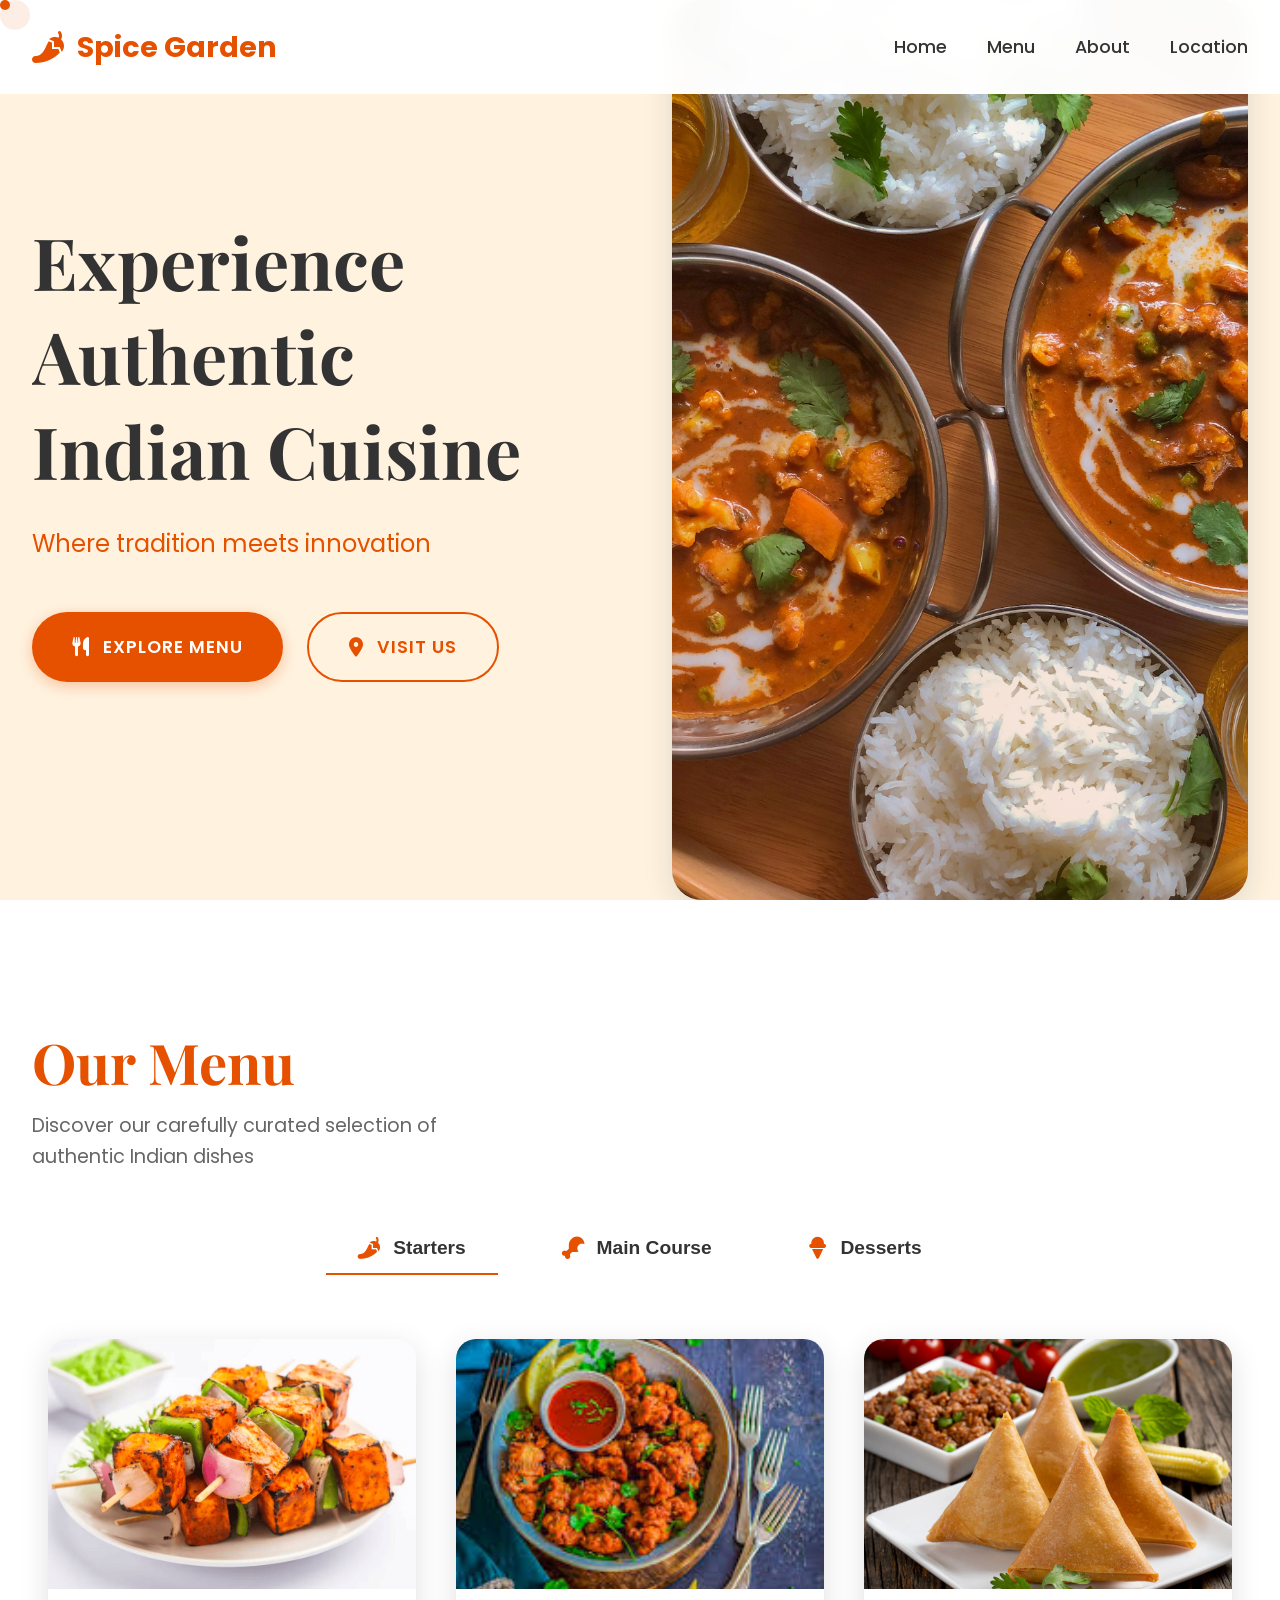
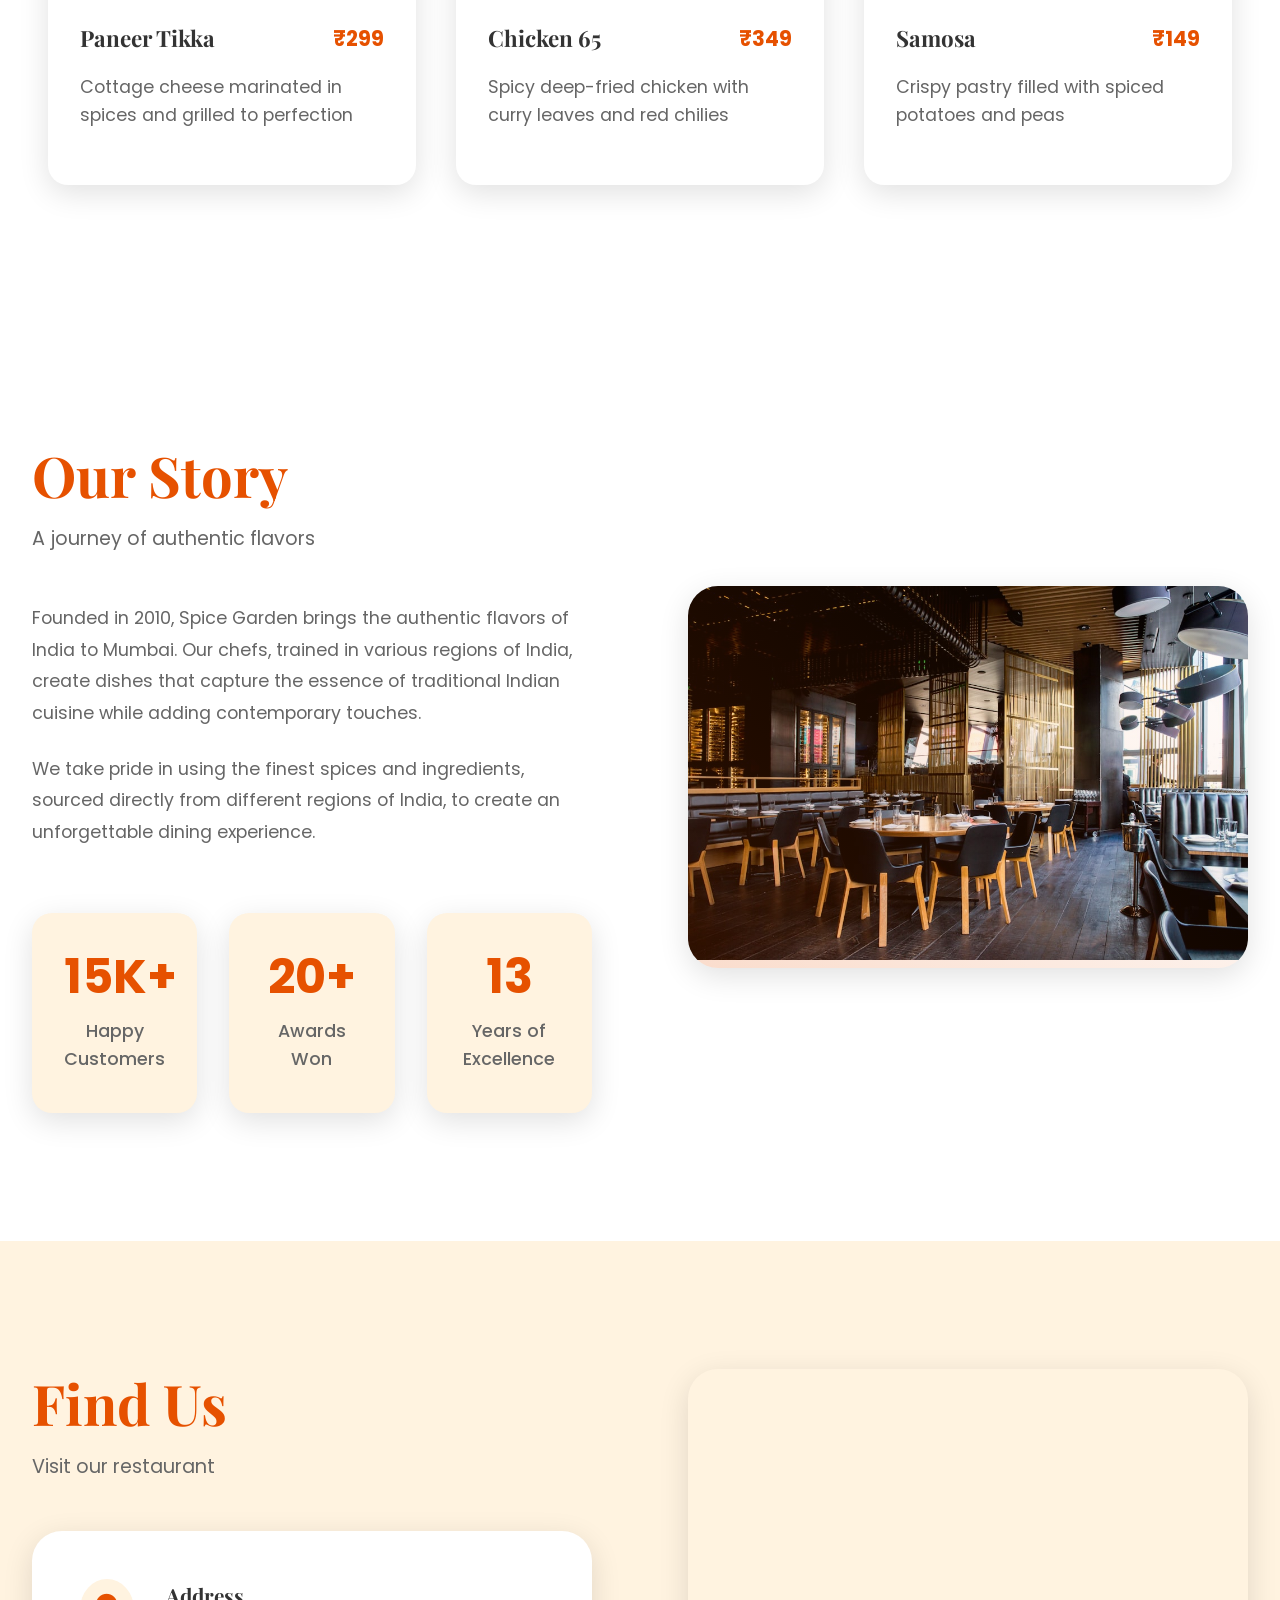
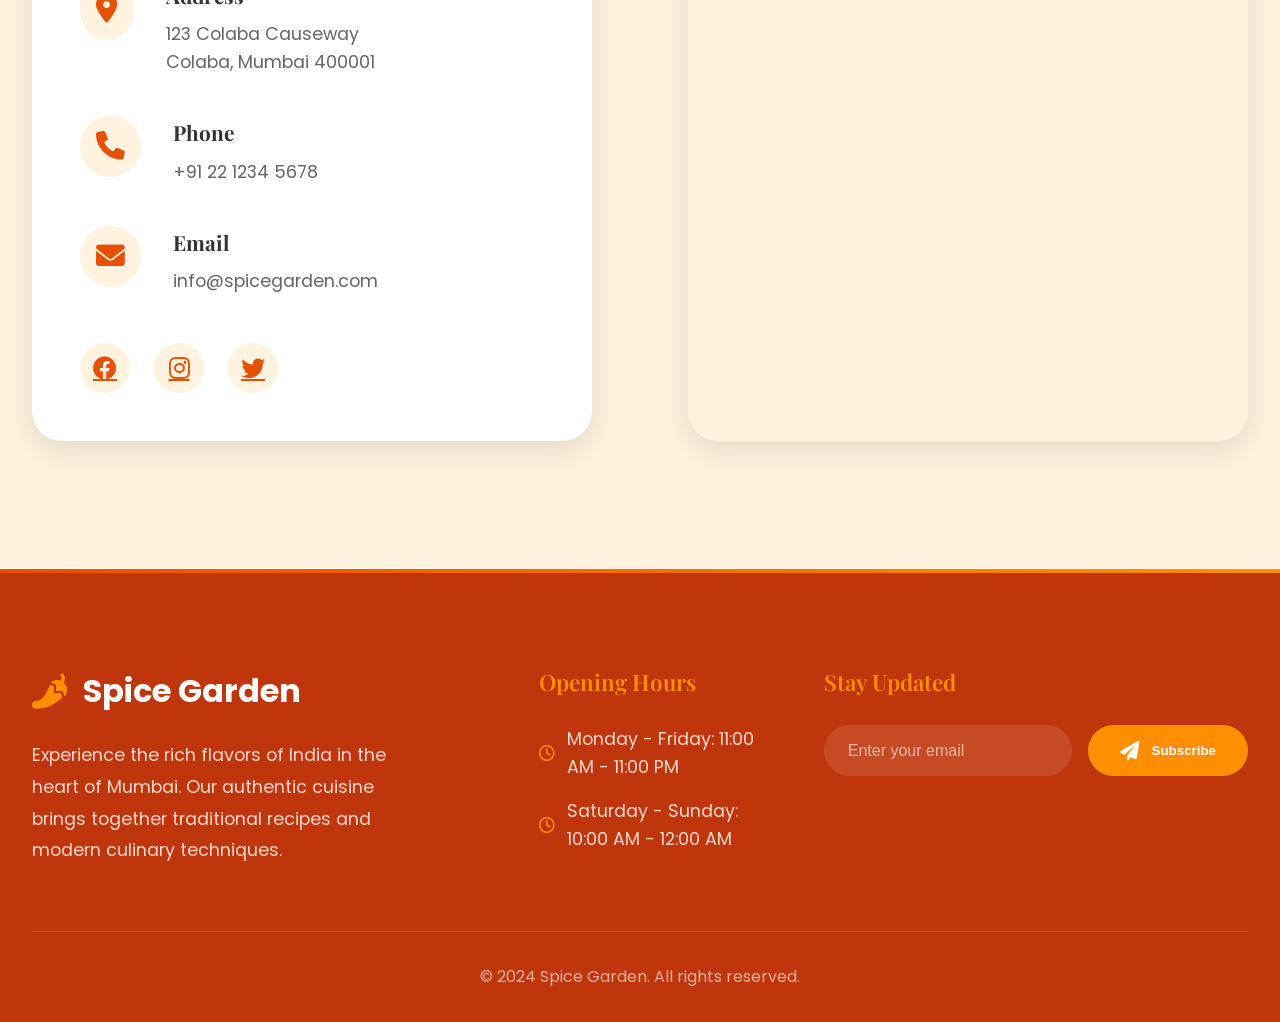
==== commit 85e674b8: "changes" ====
--- a/index.html
+++ b/index.html
@@ -84,7 +84,6 @@
                         <div class="menu-item">
                             <div class="item-image">
                                 <img src="images/paneer-tikka.png" alt="Paneer Tikka">
-                                <div class="item-badge">Chef's Special</div>
                             </div>
                             <div class="item-content">
                                 <div class="item-header">
@@ -124,7 +123,6 @@
                         <div class="menu-item">
                             <div class="item-image">
                                 <img src="images/butter-chicken.jpg" alt="Butter Chicken">
-                                <div class="item-badge">Popular</div>
                             </div>
                             <div class="item-content">
                                 <div class="item-header">
@@ -149,7 +147,6 @@
                         <div class="menu-item">
                             <div class="item-image">
                                 <img src="images/biryani.jpg" alt="Biryani">
-                                <div class="item-badge">Signature</div>
                             </div>
                             <div class="item-content">
                                 <div class="item-header">
@@ -189,7 +186,6 @@
                         <div class="menu-item">
                             <div class="item-image">
                                 <img src="images/rasmalai.jpg" alt="Rasmalai">
-                                <div class="item-badge">Chef's Choice</div>
                             </div>
                             <div class="item-content">
                                 <div class="item-header">
--- a/style.css
+++ b/style.css
@@ -293,18 +293,6 @@
 
 .menu-item:hover .item-image img {
     transform: scale(1.1);
-}
-
-.item-badge {
-    position: absolute;
-    top: 1rem;
-    right: 1rem;
-    background: var(--primary-color);
-    color: white;
-    padding: 0.5rem 1rem;
-    border-radius: 50px;
-    font-size: 0.9rem;
-    font-weight: 500;
 }
 
 .item-content {
